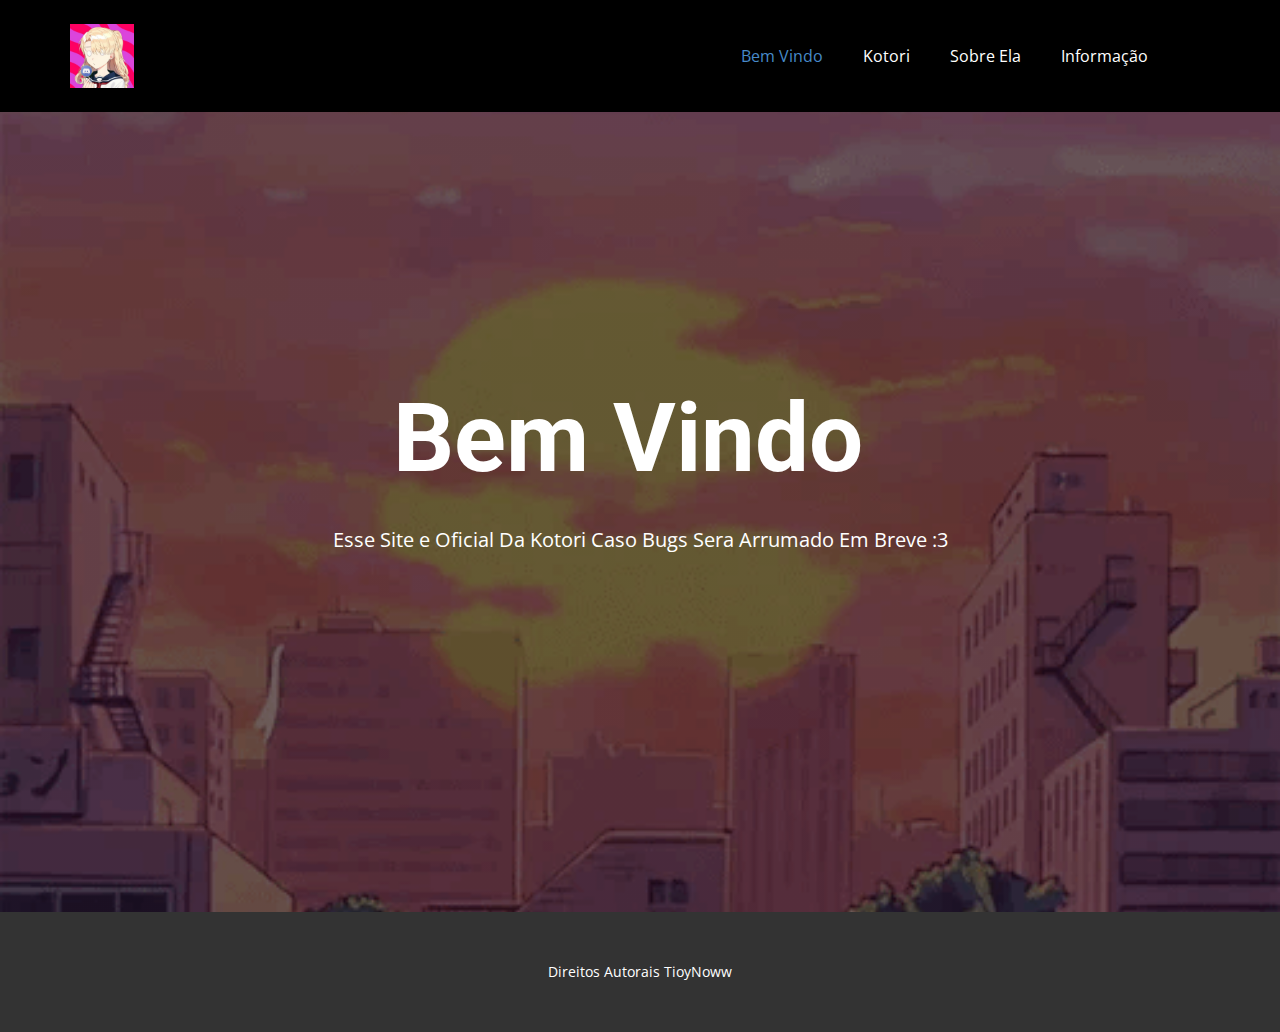
==== index.html @ 0a3b0ac2 "Atualização" ====
<!DOCTYPE html>
<html style="font-size: 16px;">
  <head>
    <meta name="viewport" content="width=device-width, initial-scale=1.0">
    <meta charset="utf-8">
    <meta name="keywords" content="INTUITIVE">
    <meta name="description" content="">
    <meta name="page_type" content="np-template-header-footer-from-plugin">
    <title>Bem Vindo</title>
    <link rel="stylesheet" href="nicepage.css" media="screen">
<link rel="stylesheet" href="Bem-Vindo.css" media="screen">
    <script class="u-script" type="text/javascript" src="jquery.js" defer=""></script>
    <script class="u-script" type="text/javascript" src="nicepage.js" defer=""></script>
    <meta name="generator" content="Nicepage 3.20.4, nicepage.com">
    <link id="u-theme-google-font" rel="stylesheet" href="https://fonts.googleapis.com/css?family=Roboto:100,100i,300,300i,400,400i,500,500i,700,700i,900,900i|Open+Sans:300,300i,400,400i,600,600i,700,700i,800,800i">
    
    
    <script type="application/ld+json">{
		"@context": "http://schema.org",
		"@type": "Organization",
		"name": "Site1",
		"logo": "images/e35e680e9b3aab9b2b114197af6d610d.png"
}</script>
    <meta name="theme-color" content="#478ac9">
    <meta property="og:title" content="Bem Vindo">
    <meta property="og:description" content="">
    <meta property="og:type" content="website">
  </head>
  <body data-home-page="Bem-Vindo.html" data-home-page-title="Bem Vindo" class="u-body"><header class="u-black u-clearfix u-header u-header" id="sec-c268"><div class="u-clearfix u-sheet u-sheet-1">
        <a href="Bem-Vindo.html" data-page-id="278936169" class="u-image u-logo u-image-1" data-image-width="192" data-image-height="192" title="Bem Vindo">
          <img src="images/e35e680e9b3aab9b2b114197af6d610d.png" class="u-logo-image u-logo-image-1" data-image-width="64">
        </a>
        <nav class="u-menu u-menu-dropdown u-offcanvas u-menu-1">
          <div class="menu-collapse" style="font-size: 1rem; letter-spacing: 0px;">
            <a class="u-button-style u-custom-left-right-menu-spacing u-custom-padding-bottom u-custom-top-bottom-menu-spacing u-nav-link u-text-active-palette-1-base u-text-hover-palette-2-base" href="#">
              <svg><use xmlns:xlink="http://www.w3.org/1999/xlink" xlink:href="#menu-hamburger"></use></svg>
              <svg version="1.1" xmlns="http://www.w3.org/2000/svg" xmlns:xlink="http://www.w3.org/1999/xlink"><defs><symbol id="menu-hamburger" viewBox="0 0 16 16" style="width: 16px; height: 16px;"><rect y="1" width="16" height="2"></rect><rect y="7" width="16" height="2"></rect><rect y="13" width="16" height="2"></rect>
</symbol>
</defs></svg>
            </a>
          </div>
          <div class="u-custom-menu u-nav-container">
            <ul class="u-nav u-unstyled u-nav-1"><li class="u-nav-item"><a class="u-button-style u-nav-link u-text-active-palette-1-base u-text-hover-palette-2-base" href="Bem-Vindo.html" style="padding: 10px 20px;">Bem Vindo</a>
</li><li class="u-nav-item"><a class="u-button-style u-nav-link u-text-active-palette-1-base u-text-hover-palette-2-base" href="Kotori.html" style="padding: 10px 20px;">Kotori</a>
</li><li class="u-nav-item"><a class="u-button-style u-nav-link u-text-active-palette-1-base u-text-hover-palette-2-base" href="Sobre-Ela.html" target="_blank" style="padding: 10px 20px;">Sobre Ela</a>
</li><li class="u-nav-item"><a class="u-button-style u-nav-link u-text-active-palette-1-base u-text-hover-palette-2-base" href="Info.html" style="padding: 10px 20px;">Informação</a>
</li></ul>
          </div>
          <div class="u-custom-menu u-nav-container-collapse">
            <div class="u-black u-container-style u-inner-container-layout u-opacity u-opacity-95 u-sidenav">
              <div class="u-sidenav-overflow">
                <div class="u-menu-close"></div>
                <ul class="u-align-center u-nav u-popupmenu-items u-unstyled u-nav-2"><li class="u-nav-item"><a class="u-button-style u-nav-link" href="Bem-Vindo.html" style="padding: 10px 20px;">Bem Vindo</a>
</li><li class="u-nav-item"><a class="u-button-style u-nav-link" href="Kotori.html" style="padding: 10px 20px;">Kotori</a>
</li><li class="u-nav-item"><a class="u-button-style u-nav-link" href="Sobre-Ela.html" target="_blank" style="padding: 10px 20px;">Sobre Ela</a>
</li><li class="u-nav-item"><a class="u-button-style u-nav-link" href="Info.html" style="padding: 10px 20px;">Informação</a>
</li></ul>
              </div>
            </div>
            <div class="u-black u-menu-overlay u-opacity u-opacity-70"></div>
          </div>
        </nav>
      </div></header>
    <section class="u-align-center u-clearfix u-image u-shading u-section-1" src="" data-image-width="500" data-image-height="375" id="sec-7a16">
      <div class="u-clearfix u-sheet u-sheet-1">
        <h1 class="u-text u-text-default u-title u-text-1">Bem Vindo&nbsp;</h1>
        <p class="u-large-text u-text u-text-default u-text-variant u-text-2">Esse Site e Oficial Da Kotori Caso Bugs Sera Arrumado Em Breve :3</p>
      </div>
    </section>
    
    
    <footer class="u-align-center u-clearfix u-footer u-grey-80 u-footer" id="sec-62dd"><div class="u-clearfix u-sheet u-sheet-1">
        <p class="u-small-text u-text u-text-variant u-text-1">Direitos Autorais TioyNoww</p>
      </div></footer>
  </body>
</html>
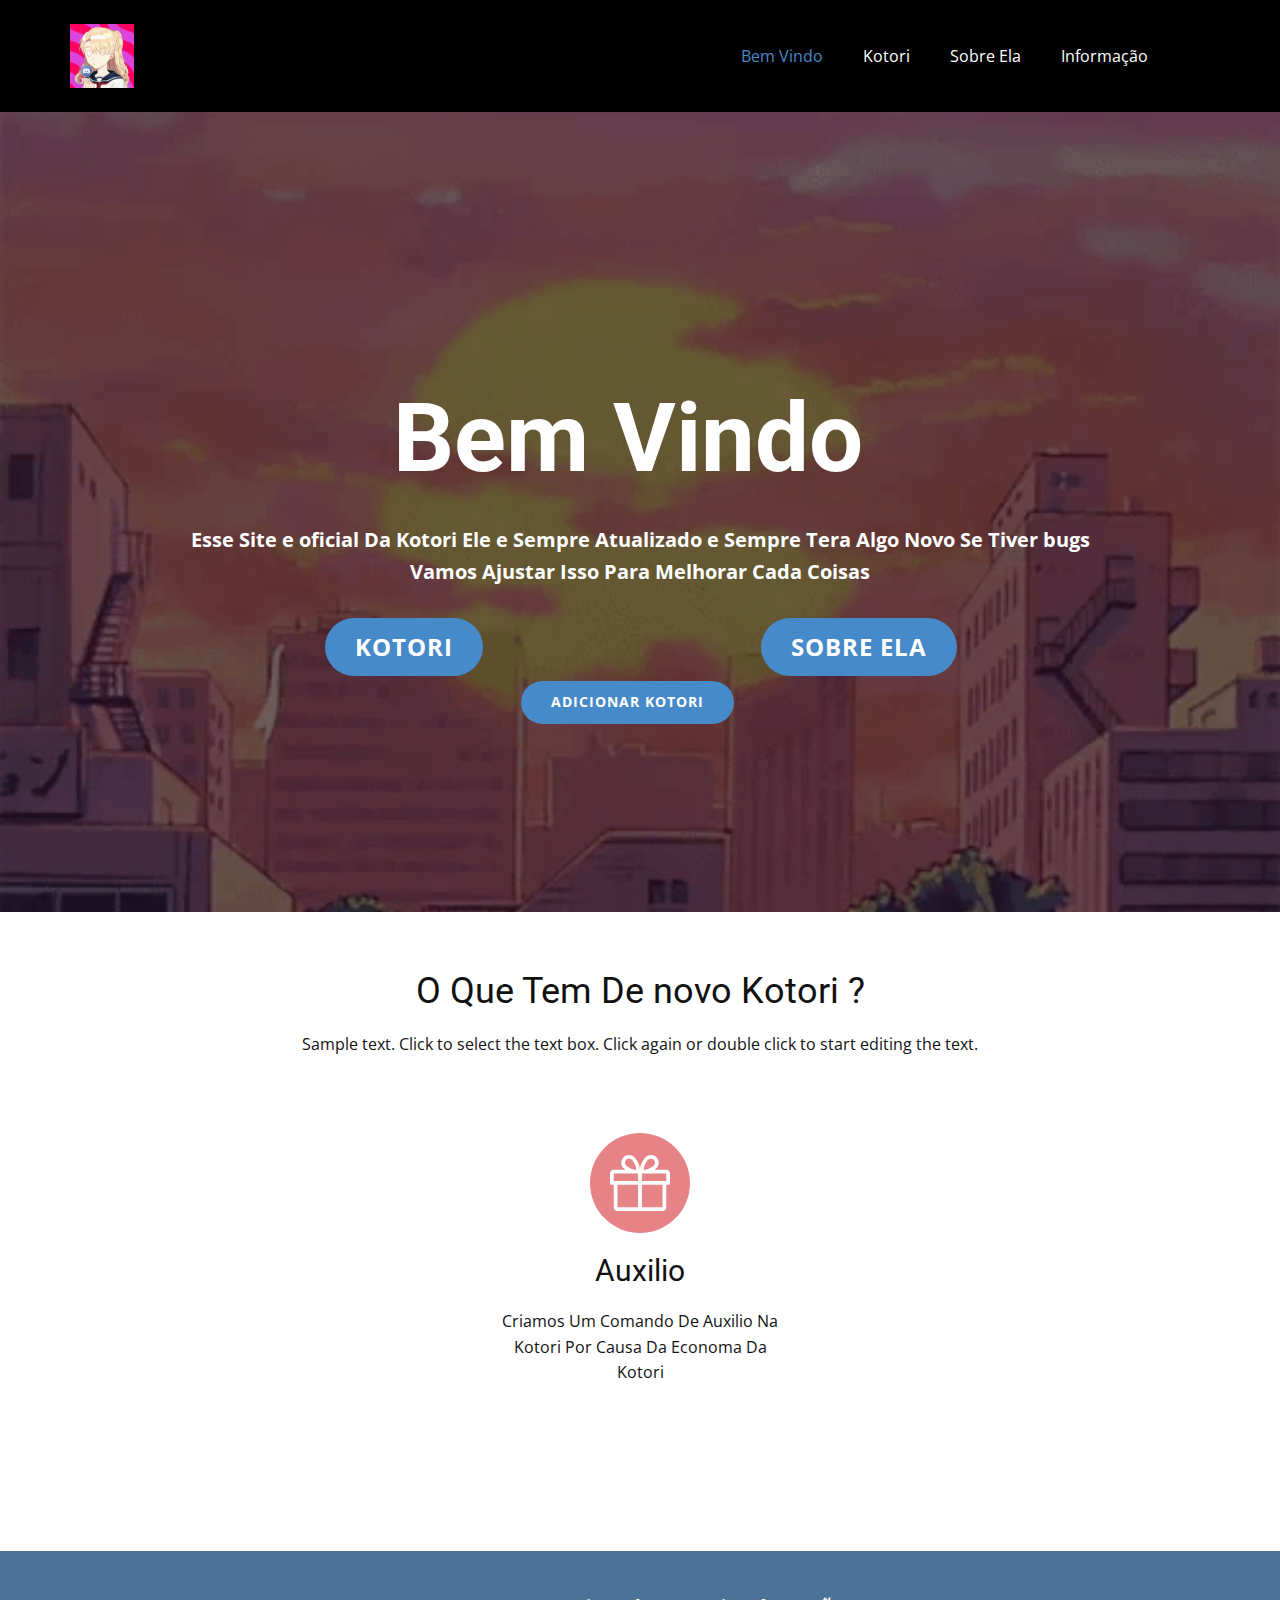
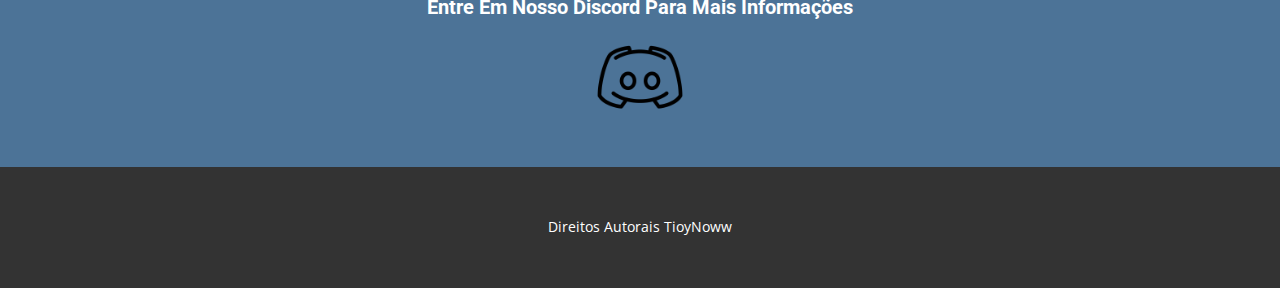
==== commit d5812723: "v2" ====
--- a/index.html
+++ b/index.html
@@ -13,6 +13,8 @@
     <script class="u-script" type="text/javascript" src="nicepage.js" defer=""></script>
     <meta name="generator" content="Nicepage 3.20.4, nicepage.com">
     <link id="u-theme-google-font" rel="stylesheet" href="https://fonts.googleapis.com/css?family=Roboto:100,100i,300,300i,400,400i,500,500i,700,700i,900,900i|Open+Sans:300,300i,400,400i,600,600i,700,700i,800,800i">
+    
+    
     
     
     <script type="application/ld+json">{
@@ -42,7 +44,7 @@
           <div class="u-custom-menu u-nav-container">
             <ul class="u-nav u-unstyled u-nav-1"><li class="u-nav-item"><a class="u-button-style u-nav-link u-text-active-palette-1-base u-text-hover-palette-2-base" href="Bem-Vindo.html" style="padding: 10px 20px;">Bem Vindo</a>
 </li><li class="u-nav-item"><a class="u-button-style u-nav-link u-text-active-palette-1-base u-text-hover-palette-2-base" href="Kotori.html" style="padding: 10px 20px;">Kotori</a>
-</li><li class="u-nav-item"><a class="u-button-style u-nav-link u-text-active-palette-1-base u-text-hover-palette-2-base" href="Sobre-Ela.html" target="_blank" style="padding: 10px 20px;">Sobre Ela</a>
+</li><li class="u-nav-item"><a class="u-button-style u-nav-link u-text-active-palette-1-base u-text-hover-palette-2-base" href="Sobre-Ela.html" style="padding: 10px 20px;">Sobre Ela</a>
 </li><li class="u-nav-item"><a class="u-button-style u-nav-link u-text-active-palette-1-base u-text-hover-palette-2-base" href="Info.html" style="padding: 10px 20px;">Informação</a>
 </li></ul>
           </div>
@@ -52,7 +54,7 @@
                 <div class="u-menu-close"></div>
                 <ul class="u-align-center u-nav u-popupmenu-items u-unstyled u-nav-2"><li class="u-nav-item"><a class="u-button-style u-nav-link" href="Bem-Vindo.html" style="padding: 10px 20px;">Bem Vindo</a>
 </li><li class="u-nav-item"><a class="u-button-style u-nav-link" href="Kotori.html" style="padding: 10px 20px;">Kotori</a>
-</li><li class="u-nav-item"><a class="u-button-style u-nav-link" href="Sobre-Ela.html" target="_blank" style="padding: 10px 20px;">Sobre Ela</a>
+</li><li class="u-nav-item"><a class="u-button-style u-nav-link" href="Sobre-Ela.html" style="padding: 10px 20px;">Sobre Ela</a>
 </li><li class="u-nav-item"><a class="u-button-style u-nav-link" href="Info.html" style="padding: 10px 20px;">Informação</a>
 </li></ul>
               </div>
@@ -64,7 +66,41 @@
     <section class="u-align-center u-clearfix u-image u-shading u-section-1" src="" data-image-width="500" data-image-height="375" id="sec-7a16">
       <div class="u-clearfix u-sheet u-sheet-1">
         <h1 class="u-text u-text-default u-title u-text-1">Bem Vindo&nbsp;</h1>
-        <p class="u-large-text u-text u-text-default u-text-variant u-text-2">Esse Site e Oficial Da Kotori Caso Bugs Sera Arrumado Em Breve :3</p>
+        <p class="u-large-text u-text u-text-default u-text-variant u-text-2">Esse Site e oficial Da Kotori Ele e Sempre Atualizado e Sempre Tera Algo Novo Se Tiver bugs<br>Vamos Ajustar Isso Para Melhorar Cada Coisas
+        </p>
+        <a href="Kotori.html" data-page-id="1977107647" class="u-btn u-btn-round u-button-style u-hover-palette-1-light-1 u-palette-1-base u-radius-50 u-btn-1">Kotori</a>
+        <a href="Sobre-Ela.html" data-page-id="300721673" class="u-btn u-btn-round u-button-style u-hover-palette-1-light-1 u-palette-1-base u-radius-50 u-btn-2">Sobre ela</a>
+        <a href="https://nicepage.com/k/hospital-website-templates" class="u-btn u-btn-round u-button-style u-hover-palette-1-light-1 u-palette-1-base u-radius-50 u-btn-3">adicionar kotori</a>
+      </div>
+    </section>
+    <section class="u-align-center u-clearfix u-section-2" id="sec-7e8d">
+      <div class="u-clearfix u-sheet u-sheet-1">
+        <h2 class="u-text u-text-default u-text-1">O Que Tem De novo Kotori ?</h2>
+        <p class="u-text u-text-default u-text-2">Sample text. Click to select the text box. Click again or double click to start editing the text.</p>
+        <div class="u-list u-list-1">
+          <div class="u-repeater u-repeater-1">
+            <div class="u-container-style u-list-item u-repeater-item">
+              <div class="u-container-layout u-similar-container u-container-layout-1"><span class="u-icon u-icon-circle u-palette-2-light-1 u-spacing-20 u-icon-1">
+            <svg class="u-svg-link" preserveAspectRatio="xMidYMin slice" viewBox="0 0 512 512" style=""><use xmlns:xlink="http://www.w3.org/1999/xlink" xlink:href="#svg-7896"></use></svg>
+            <svg xmlns="http://www.w3.org/2000/svg" xmlns:xlink="http://www.w3.org/1999/xlink" version="1.1" xml:space="preserve" class="u-svg-content" viewBox="0 0 512 512" x="0px" y="0px" id="svg-7896" style="enable-background:new 0 0 512 512;"><g><g><path d="M480,143.686H378.752c7.264-4.96,13.504-9.888,17.856-14.304c25.792-25.952,25.792-68.192,0-94.144    c-25.056-25.216-68.768-25.248-93.856,0c-13.856,13.92-50.688,70.592-45.6,108.448h-2.304    c5.056-37.856-31.744-94.528-45.6-108.448c-25.088-25.248-68.8-25.216-93.856,0C89.6,61.19,89.6,103.43,115.36,129.382    c4.384,4.416,10.624,9.344,17.888,14.304H32c-17.632,0-32,14.368-32,32v80c0,8.832,7.168,16,16,16h16v192    c0,17.632,14.368,32,32,32h384c17.632,0,32-14.368,32-32v-192h16c8.832,0,16-7.168,16-16v-80    C512,158.054,497.632,143.686,480,143.686z M138.08,57.798c6.496-6.528,15.104-10.112,24.256-10.112    c9.12,0,17.728,3.584,24.224,10.112c21.568,21.696,43.008,77.12,35.552,84.832c0,0-1.344,1.056-5.92,1.056    c-22.112,0-64.32-22.976-78.112-36.864C124.672,93.318,124.672,71.302,138.08,57.798z M240,463.686H64v-192h176V463.686z     M240,239.686H32v-64h184.192H240V239.686z M325.44,57.798c12.992-13.024,35.52-12.992,48.48,0    c13.408,13.504,13.408,35.52,0,49.024c-13.792,13.888-56,36.864-78.112,36.864c-4.576,0-5.92-1.024-5.952-1.056    C282.432,134.918,303.872,79.494,325.44,57.798z M448,463.686H272v-192h176V463.686z M480,239.686H272v-64h23.808H480V239.686z"></path>
+</g>
+</g></svg>
+          </span>
+                <h3 class="u-align-center u-text u-text-default u-text-3">Auxilio</h3>
+                <p class="u-align-center u-text u-text-default u-text-4">Criamos Um Comando De Auxilio Na Kotori Por Causa Da Economa Da Kotori</p>
+              </div>
+            </div>
+          </div>
+        </div>
+      </div>
+    </section>
+    <section class="u-align-center u-clearfix u-palette-1-dark-1 u-section-3" id="sec-6b64">
+      <div class="u-align-left u-clearfix u-sheet u-sheet-1">
+        <h5 class="u-text u-text-default u-text-1">Entre Em Nosso Discord Para Mais Informações</h5>
+        <div class="u-social-icons u-spacing-10 u-social-icons-1">
+          <a class="u-social-url" title="Discord" target="_blank" href="https://discord.gg/NQmfus5hfD"><span class="u-file-icon u-icon u-social-icon u-social-twitter u-icon-1"><img src="images/discord-logo--v1.png" alt=""></span>
+          </a>
+        </div>
       </div>
     </section>
     
--- a/Bem-Vindo.css
+++ b/Bem-Vindo.css
@@ -14,12 +14,52 @@
 }
 
 .u-section-1 .u-text-2 {
-  margin: 32px auto 60px;
+  font-weight: 700;
+  margin: 32px auto 0;
+}
+
+.u-section-1 .u-btn-1 {
+  border-style: none;
+  font-weight: 700;
+  text-transform: uppercase;
+  font-size: 1.5rem;
+  letter-spacing: 1px;
+  margin: 30px auto 0 255px;
+}
+
+.u-section-1 .u-btn-2 {
+  border-style: none;
+  font-weight: 700;
+  text-transform: uppercase;
+  font-size: 1.5rem;
+  letter-spacing: 1px;
+  margin: -58px 253px 0 auto;
+}
+
+.u-section-1 .u-btn-3 {
+  border-style: none;
+  font-weight: 700;
+  text-transform: uppercase;
+  font-size: 0.875rem;
+  letter-spacing: 1px;
+  margin: 5px auto 60px 451px;
 }
 
 @media (max-width: 1199px) {
   .u-section-1 .u-sheet-1 {
     min-height: 660px;
+  }
+
+  .u-section-1 .u-btn-1 {
+    margin-left: 55px;
+  }
+
+  .u-section-1 .u-btn-2 {
+    margin-right: 53px;
+  }
+
+  .u-section-1 .u-btn-3 {
+    margin-left: 251px;
   }
 }
 
@@ -27,11 +67,27 @@
   .u-section-1 .u-sheet-1 {
     min-height: 506px;
   }
+
+  .u-section-1 .u-btn-1 {
+    margin-left: 0;
+  }
+
+  .u-section-1 .u-btn-2 {
+    margin-right: 0;
+  }
+
+  .u-section-1 .u-btn-3 {
+    margin-left: 31px;
+  }
 }
 
 @media (max-width: 767px) {
   .u-section-1 .u-sheet-1 {
     min-height: 380px;
+  }
+
+  .u-section-1 .u-btn-3 {
+    margin-left: 0;
   }
 }
 
@@ -43,4 +99,88 @@
   .u-section-1 .u-text-1 {
     font-size: 3.75rem;
   }
+}.u-section-2 .u-sheet-1 {
+  min-height: 638px;
+}
+
+.u-section-2 .u-text-1 {
+  margin: 60px auto 0;
+}
+
+.u-section-2 .u-text-2 {
+  margin: 20px auto 0;
+}
+
+.u-section-2 .u-list-1 {
+  width: 355px;
+  margin: 46px auto 60px;
+}
+
+.u-section-2 .u-repeater-1 {
+  grid-template-columns: 100%;
+  min-height: 388px;
+  grid-gap: 10px 10px;
+  grid-auto-columns: 100%;
+}
+
+.u-section-2 .u-container-layout-1 {
+  padding: 30px;
+}
+
+.u-section-2 .u-icon-1 {
+  height: 100px;
+  width: 100px;
+  background-image: none;
+  margin: 0 auto;
+}
+
+.u-section-2 .u-text-3 {
+  margin: 20px auto 0;
+}
+
+.u-section-2 .u-text-4 {
+  margin: 20px auto 0 0;
+}
+
+@media (max-width: 991px) {
+  .u-section-2 .u-repeater-1 {
+    min-height: 735px;
+  }
+}
+
+@media (max-width: 767px) {
+  .u-section-2 .u-container-layout-1 {
+    padding-left: 10px;
+    padding-right: 10px;
+  }
+}
+
+@media (max-width: 575px) {
+  .u-section-2 .u-list-1 {
+    width: 340px;
+  }
+}.u-section-3 {
+  background-image: none;
+}
+
+.u-section-3 .u-sheet-1 {
+  min-height: 216px;
+}
+
+.u-section-3 .u-text-1 {
+  font-weight: 700;
+  margin: 44px auto 0;
+}
+
+.u-section-3 .u-social-icons-1 {
+  height: 92px;
+  min-height: 16px;
+  width: 92px;
+  min-width: 16px;
+  margin: 14px auto 42px;
+}
+
+.u-section-3 .u-icon-1 {
+  height: 48px;
+  color: rgb(85, 172, 238) !important;
 }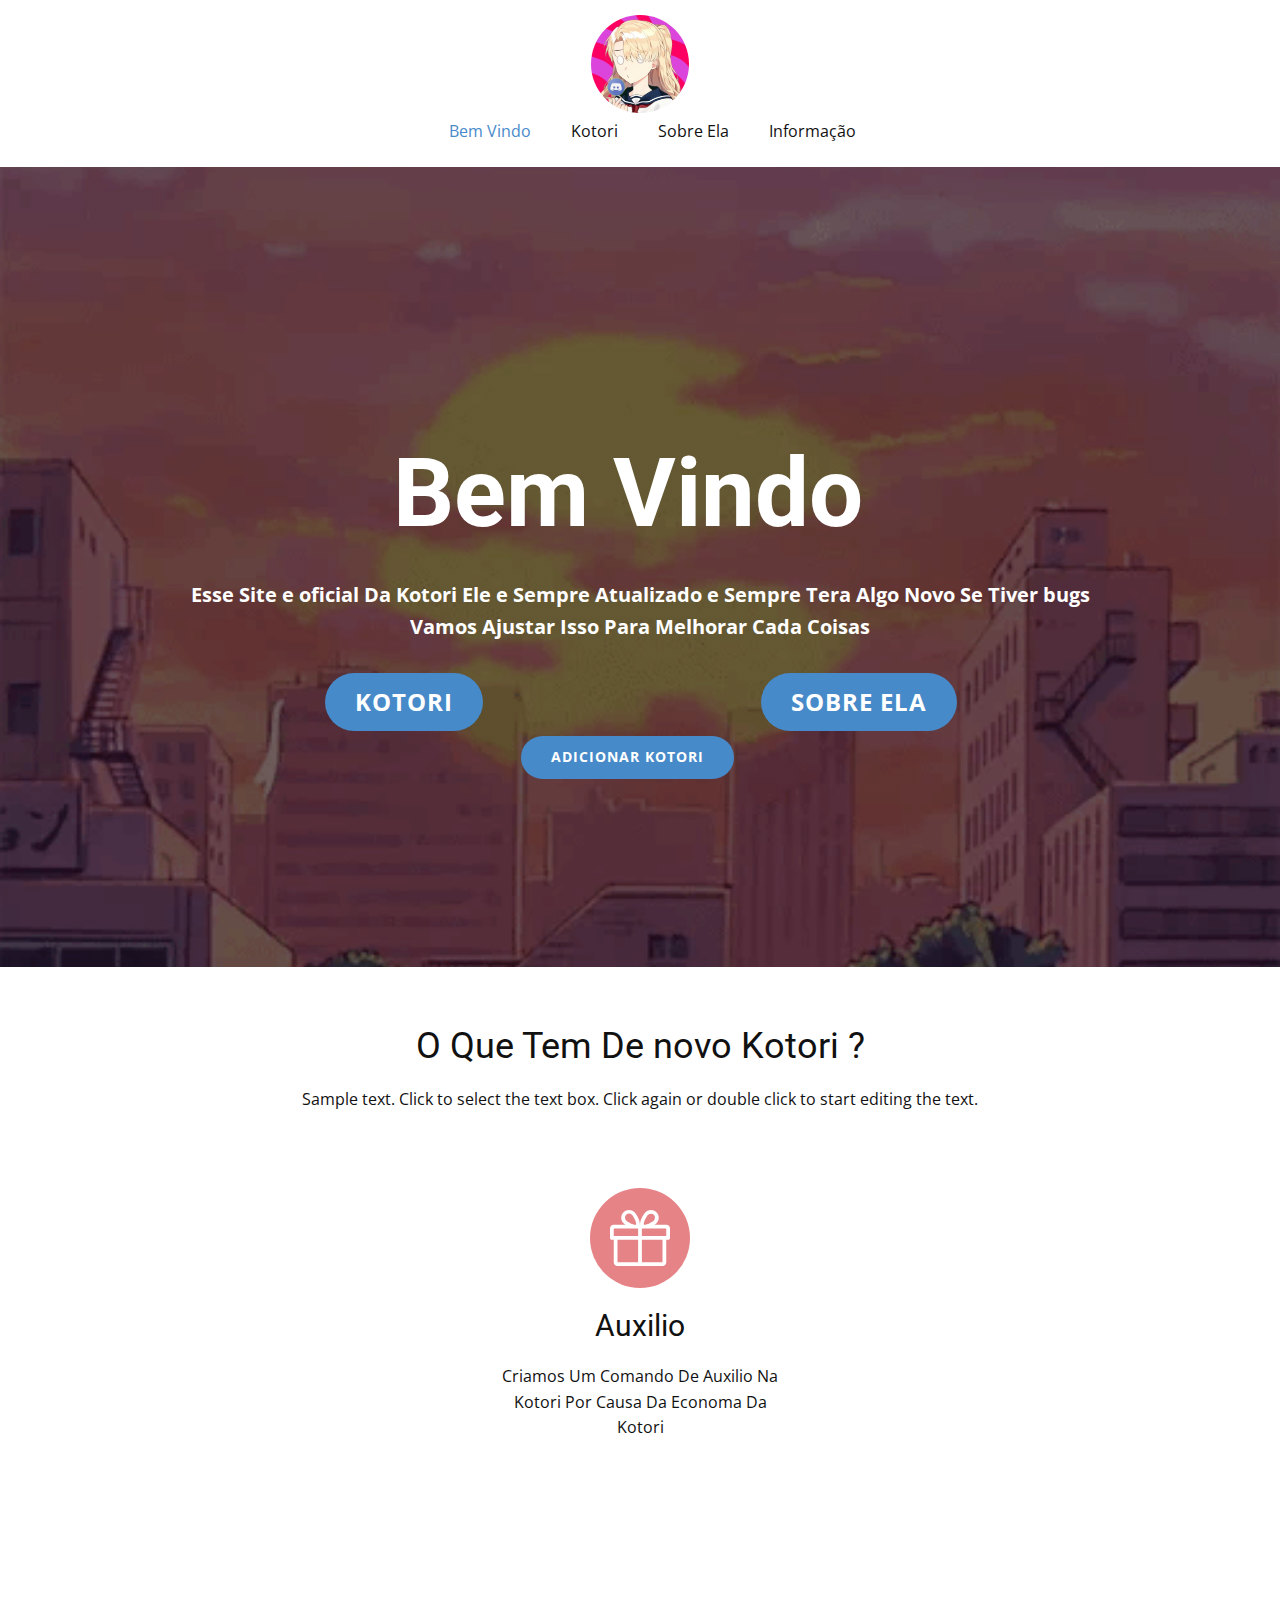
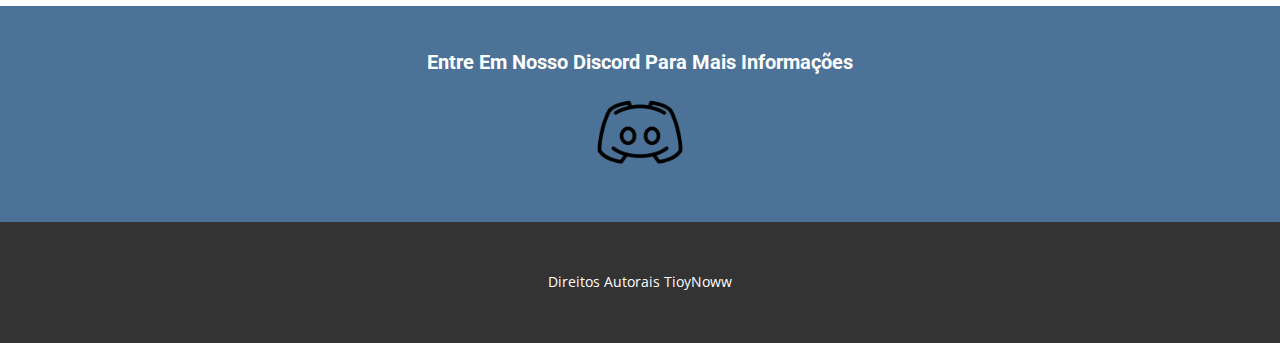
==== commit f30b67a7: "v3" ====
--- a/index.html
+++ b/index.html
@@ -20,18 +20,15 @@
     <script type="application/ld+json">{
 		"@context": "http://schema.org",
 		"@type": "Organization",
-		"name": "Site1",
-		"logo": "images/e35e680e9b3aab9b2b114197af6d610d.png"
+		"name": "Site1"
 }</script>
     <meta name="theme-color" content="#478ac9">
     <meta property="og:title" content="Bem Vindo">
     <meta property="og:description" content="">
     <meta property="og:type" content="website">
   </head>
-  <body data-home-page="Bem-Vindo.html" data-home-page-title="Bem Vindo" class="u-body"><header class="u-black u-clearfix u-header u-header" id="sec-c268"><div class="u-clearfix u-sheet u-sheet-1">
-        <a href="Bem-Vindo.html" data-page-id="278936169" class="u-image u-logo u-image-1" data-image-width="192" data-image-height="192" title="Bem Vindo">
-          <img src="images/e35e680e9b3aab9b2b114197af6d610d.png" class="u-logo-image u-logo-image-1" data-image-width="64">
-        </a>
+  <body data-home-page="Bem-Vindo.html" data-home-page-title="Bem Vindo" class="u-body"><header class="u-clearfix u-header" id="sec-c268"><div class="u-clearfix u-sheet u-sheet-1">
+        <div class="u-image u-image-circle u-preserve-proportions u-image-1" alt="" data-image-width="192" data-image-height="192" data-href="Bem-Vindo.html" data-page-id="278936169"></div>
         <nav class="u-menu u-menu-dropdown u-offcanvas u-menu-1">
           <div class="menu-collapse" style="font-size: 1rem; letter-spacing: 0px;">
             <a class="u-button-style u-custom-left-right-menu-spacing u-custom-padding-bottom u-custom-top-bottom-menu-spacing u-nav-link u-text-active-palette-1-base u-text-hover-palette-2-base" href="#">
--- a/nicepage.css
+++ b/nicepage.css
@@ -34051,25 +34051,20 @@
 
 
 /*end-variables sitestylecss*/
-.u-header {
-  background-image: none;
-}
-
 .u-header .u-sheet-1 {
-  min-height: 112px;
+  min-height: 167px;
 }
 
 .u-header .u-image-1 {
-  margin: 24px auto 0 0;
-}
-
-.u-header .u-logo-image-1 {
-  max-width: 64px;
-  max-height: 64px;
+  width: 98px;
+  height: 98px;
+  background-image: url("images/e35e680e9b3aab9b2b114197af6d610d1.png");
+  background-position: 50% 50%;
+  margin: 15px auto 0;
 }
 
 .u-header .u-menu-1 {
-  margin: -50px 42px 38px auto;
+  margin: 0 334px 18px auto;
 }
 
 .u-header .u-nav-1 {
@@ -34082,21 +34077,30 @@
 }
 @media (max-width: 1199px) {
   .u-header .u-image-1 {
-    width: 64px;
-    height: 32px;
+    width: 86px;
+    height: 86px;
+    margin-top: -5px;
   }
 
   .u-header .u-menu-1 {
-    width: auto;
-  }
-}
-
+    margin-right: 334px;
+  }
+}
+@media (max-width: 991px) {
+  .u-header .u-menu-1 {
+    margin-right: 256px;
+  }
+}
 @media (max-width: 767px) {
-  .u-header .u-image-1 {
-    width: auto;
-  }
-}
-
+  .u-header .u-menu-1 {
+    margin-right: 192px;
+  }
+}
+@media (max-width: 575px) {
+  .u-header .u-menu-1 {
+    margin-right: 121px;
+  }
+}
 .u-footer {
   background-image: none;
 }
--- a/Bem-Vindo.css
+++ b/Bem-Vindo.css
@@ -120,7 +120,6 @@
   grid-template-columns: 100%;
   min-height: 388px;
   grid-gap: 10px 10px;
-  grid-auto-columns: 100%;
 }
 
 .u-section-2 .u-container-layout-1 {
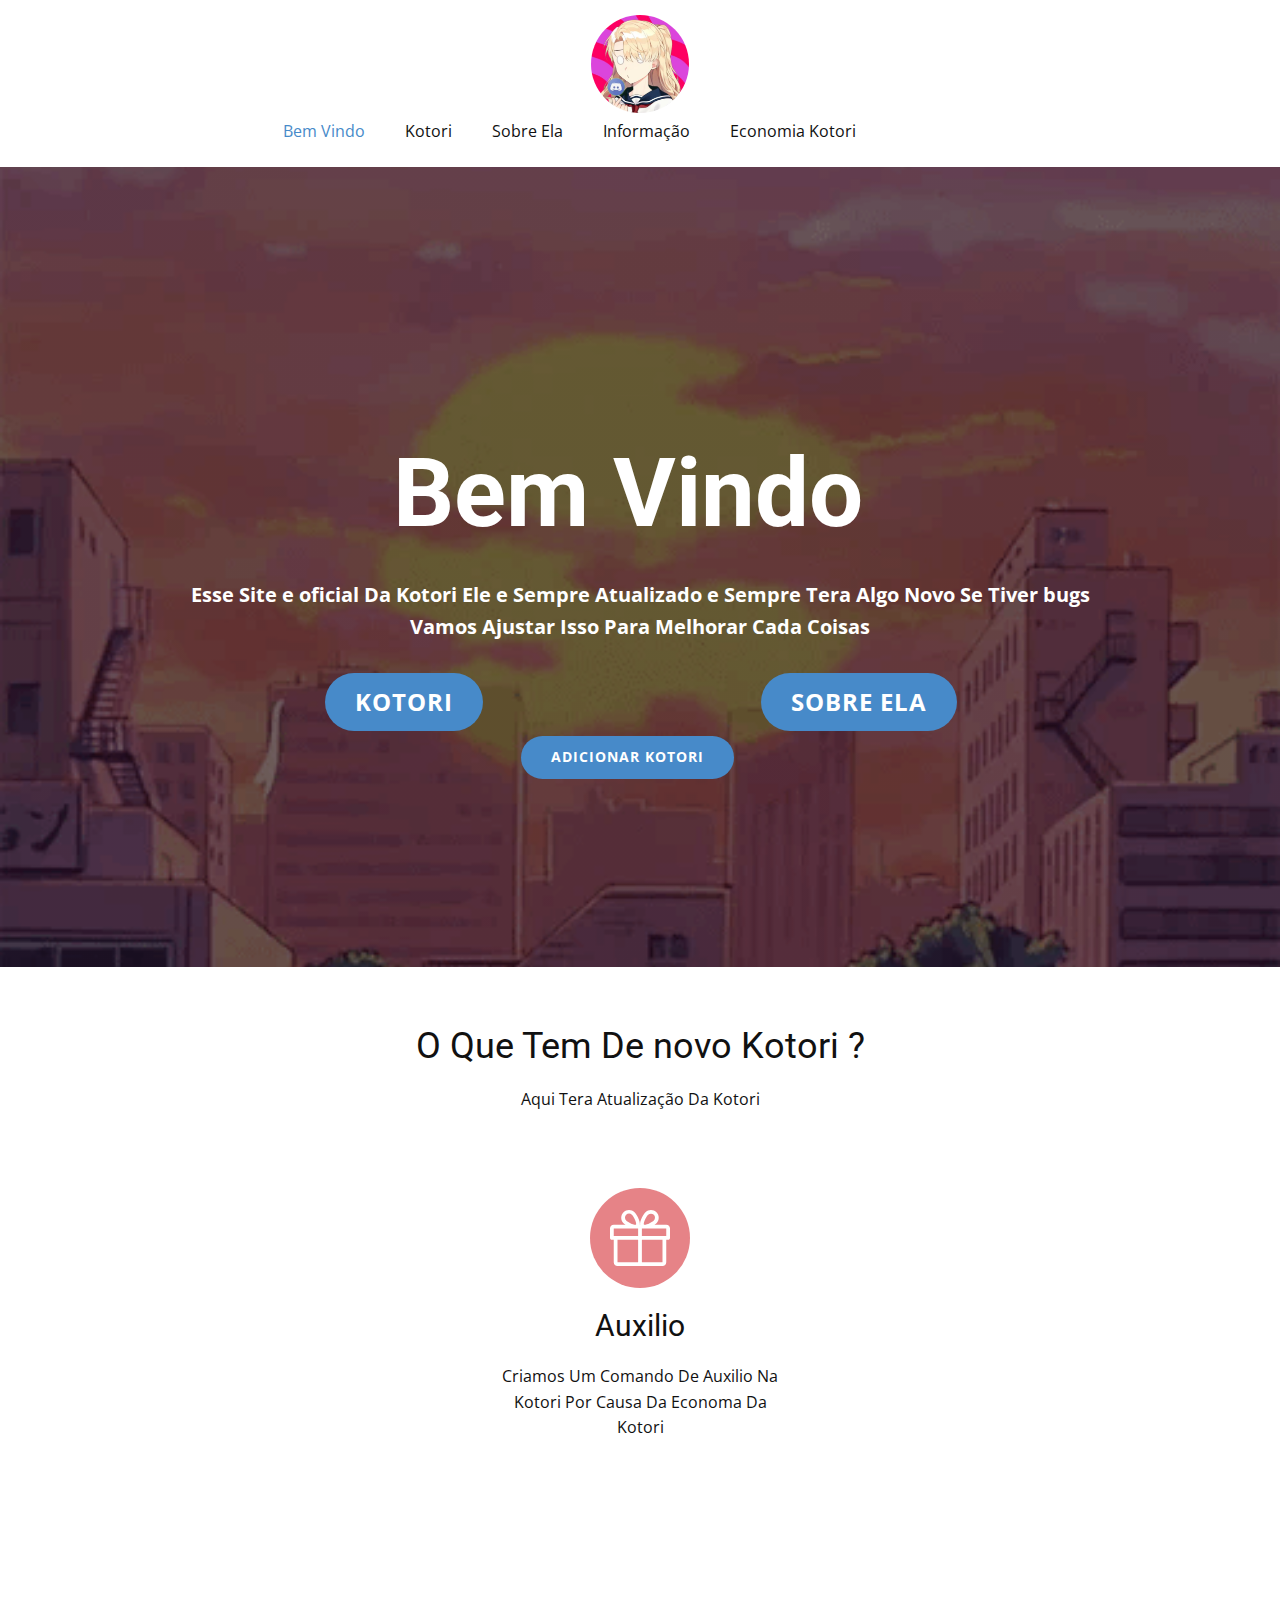
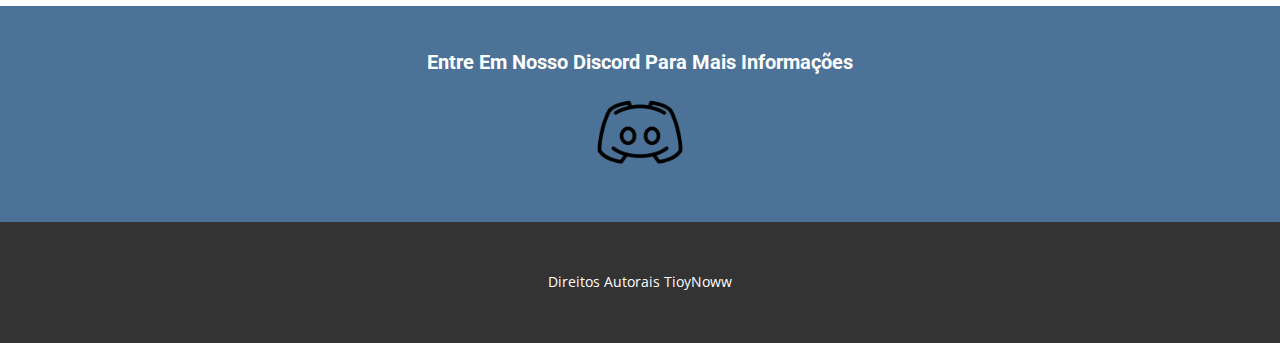
==== commit 61abe60f: "v4.1" ====
--- a/index.html
+++ b/index.html
@@ -43,6 +43,7 @@
 </li><li class="u-nav-item"><a class="u-button-style u-nav-link u-text-active-palette-1-base u-text-hover-palette-2-base" href="Kotori.html" style="padding: 10px 20px;">Kotori</a>
 </li><li class="u-nav-item"><a class="u-button-style u-nav-link u-text-active-palette-1-base u-text-hover-palette-2-base" href="Sobre-Ela.html" style="padding: 10px 20px;">Sobre Ela</a>
 </li><li class="u-nav-item"><a class="u-button-style u-nav-link u-text-active-palette-1-base u-text-hover-palette-2-base" href="Info.html" style="padding: 10px 20px;">Informação</a>
+</li><li class="u-nav-item"><a class="u-button-style u-nav-link u-text-active-palette-1-base u-text-hover-palette-2-base" href="Economia-Kotori.html" style="padding: 10px 20px;">Economia Kotori</a>
 </li></ul>
           </div>
           <div class="u-custom-menu u-nav-container-collapse">
@@ -53,6 +54,7 @@
 </li><li class="u-nav-item"><a class="u-button-style u-nav-link" href="Kotori.html" style="padding: 10px 20px;">Kotori</a>
 </li><li class="u-nav-item"><a class="u-button-style u-nav-link" href="Sobre-Ela.html" style="padding: 10px 20px;">Sobre Ela</a>
 </li><li class="u-nav-item"><a class="u-button-style u-nav-link" href="Info.html" style="padding: 10px 20px;">Informação</a>
+</li><li class="u-nav-item"><a class="u-button-style u-nav-link" href="Economia-Kotori.html" style="padding: 10px 20px;">Economia Kotori</a>
 </li></ul>
               </div>
             </div>
@@ -67,13 +69,13 @@
         </p>
         <a href="Kotori.html" data-page-id="1977107647" class="u-btn u-btn-round u-button-style u-hover-palette-1-light-1 u-palette-1-base u-radius-50 u-btn-1">Kotori</a>
         <a href="Sobre-Ela.html" data-page-id="300721673" class="u-btn u-btn-round u-button-style u-hover-palette-1-light-1 u-palette-1-base u-radius-50 u-btn-2">Sobre ela</a>
-        <a href="https://nicepage.com/k/hospital-website-templates" class="u-btn u-btn-round u-button-style u-hover-palette-1-light-1 u-palette-1-base u-radius-50 u-btn-3">adicionar kotori</a>
+        <a href="https://discord.com/api/oauth2/authorize?client_id=672467448922112021&amp;permissions=8&amp;scope=bot" class="u-btn u-btn-round u-button-style u-hover-palette-1-light-1 u-palette-1-base u-radius-50 u-btn-3" target="_blank">adicionar kotori</a>
       </div>
     </section>
     <section class="u-align-center u-clearfix u-section-2" id="sec-7e8d">
       <div class="u-clearfix u-sheet u-sheet-1">
         <h2 class="u-text u-text-default u-text-1">O Que Tem De novo Kotori ?</h2>
-        <p class="u-text u-text-default u-text-2">Sample text. Click to select the text box. Click again or double click to start editing the text.</p>
+        <p class="u-text u-text-default u-text-2">Aqui Tera Atualização Da Kotori</p>
         <div class="u-list u-list-1">
           <div class="u-repeater u-repeater-1">
             <div class="u-container-style u-list-item u-repeater-item">
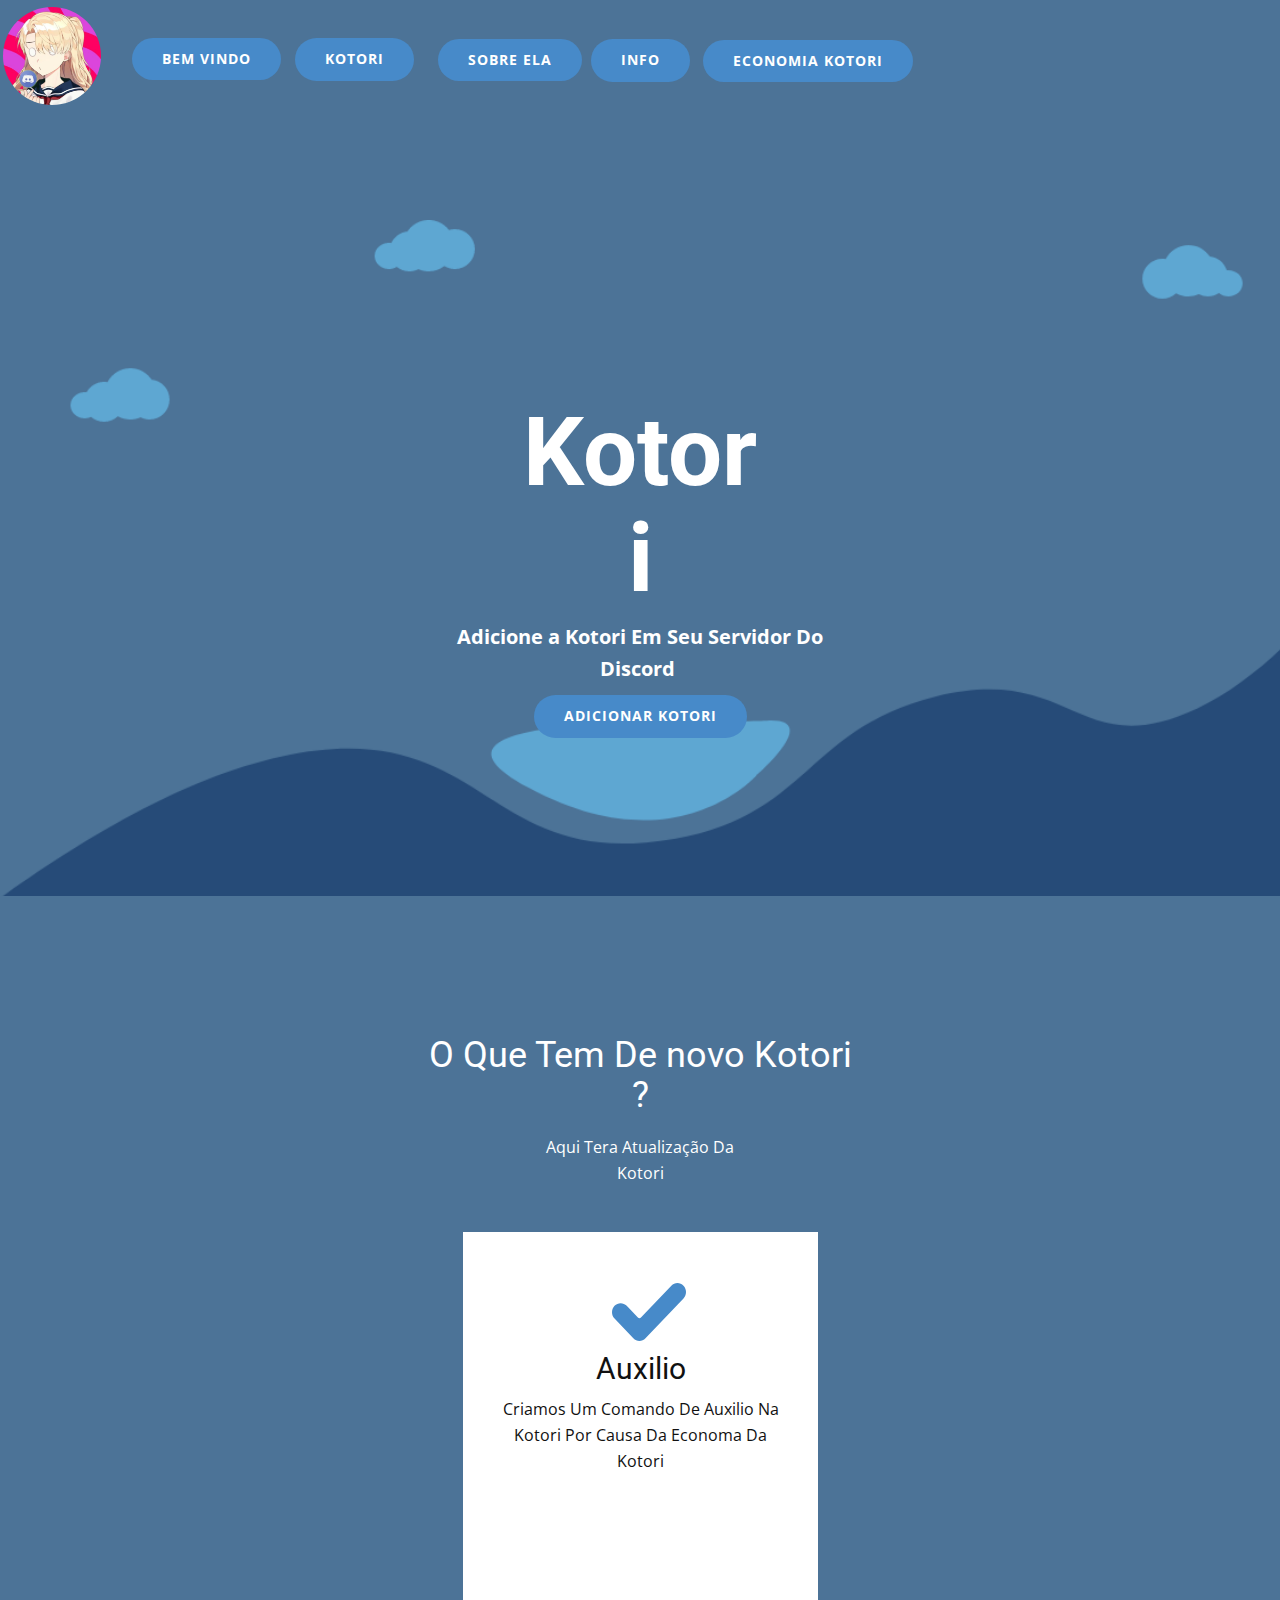
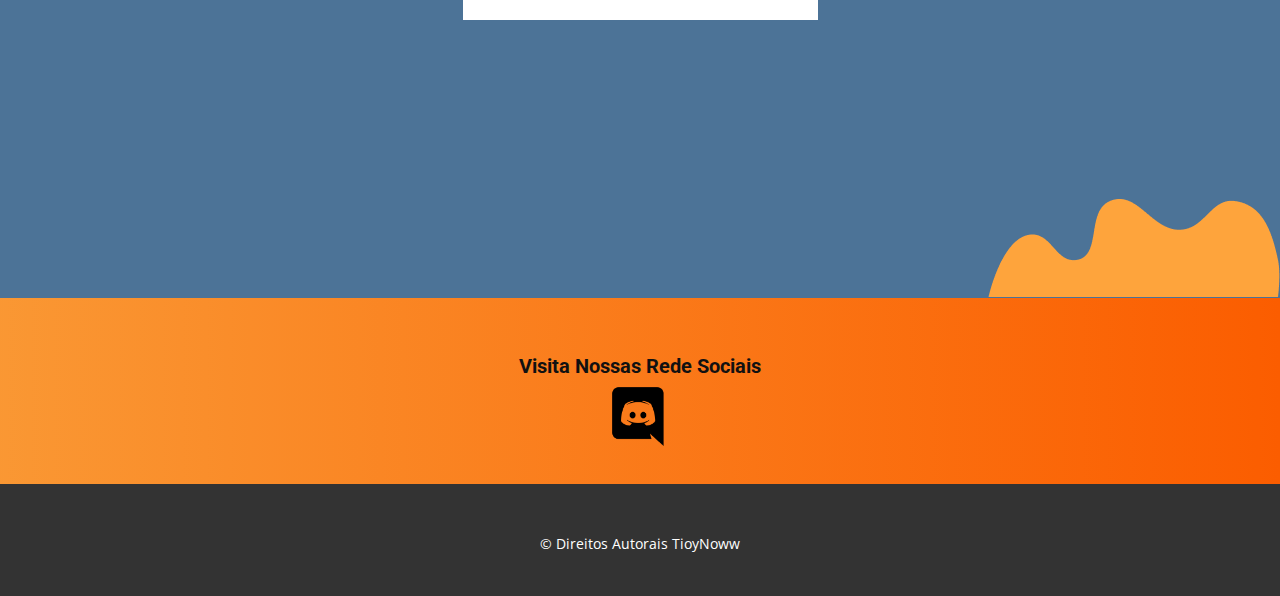
==== commit d9b3e7af: "v5" ====
--- a/index.html
+++ b/index.html
@@ -27,8 +27,7 @@
     <meta property="og:description" content="">
     <meta property="og:type" content="website">
   </head>
-  <body data-home-page="Bem-Vindo.html" data-home-page-title="Bem Vindo" class="u-body"><header class="u-clearfix u-header" id="sec-c268"><div class="u-clearfix u-sheet u-sheet-1">
-        <div class="u-image u-image-circle u-preserve-proportions u-image-1" alt="" data-image-width="192" data-image-height="192" data-href="Bem-Vindo.html" data-page-id="278936169"></div>
+  <body data-home-page="Bem-Vindo.html" data-home-page-title="Bem Vindo" class="u-body"><header class="u-clearfix u-header u-palette-1-dark-1 u-header" id="sec-c268"><div class="u-clearfix u-sheet u-sheet-1">
         <nav class="u-menu u-menu-dropdown u-offcanvas u-menu-1">
           <div class="menu-collapse" style="font-size: 1rem; letter-spacing: 0px;">
             <a class="u-button-style u-custom-left-right-menu-spacing u-custom-padding-bottom u-custom-top-bottom-menu-spacing u-nav-link u-text-active-palette-1-base u-text-hover-palette-2-base" href="#">
@@ -39,11 +38,11 @@
             </a>
           </div>
           <div class="u-custom-menu u-nav-container">
-            <ul class="u-nav u-unstyled u-nav-1"><li class="u-nav-item"><a class="u-button-style u-nav-link u-text-active-palette-1-base u-text-hover-palette-2-base" href="Bem-Vindo.html" style="padding: 10px 20px;">Bem Vindo</a>
-</li><li class="u-nav-item"><a class="u-button-style u-nav-link u-text-active-palette-1-base u-text-hover-palette-2-base" href="Kotori.html" style="padding: 10px 20px;">Kotori</a>
-</li><li class="u-nav-item"><a class="u-button-style u-nav-link u-text-active-palette-1-base u-text-hover-palette-2-base" href="Sobre-Ela.html" style="padding: 10px 20px;">Sobre Ela</a>
-</li><li class="u-nav-item"><a class="u-button-style u-nav-link u-text-active-palette-1-base u-text-hover-palette-2-base" href="Info.html" style="padding: 10px 20px;">Informação</a>
-</li><li class="u-nav-item"><a class="u-button-style u-nav-link u-text-active-palette-1-base u-text-hover-palette-2-base" href="Economia-Kotori.html" style="padding: 10px 20px;">Economia Kotori</a>
+            <ul class="u-nav u-unstyled u-nav-1"><li class="u-nav-item"><a class="u-button-style u-nav-link u-text-active-palette-1-base u-text-hover-palette-2-base" href="Bem-Vindo.html" style="padding: 10px 4px;">Bem Vindo</a>
+</li><li class="u-nav-item"><a class="u-button-style u-nav-link u-text-active-palette-1-base u-text-hover-palette-2-base" href="Kotori.html" style="padding: 10px 4px;">Kotori</a>
+</li><li class="u-nav-item"><a class="u-button-style u-nav-link u-text-active-palette-1-base u-text-hover-palette-2-base" href="Sobre-Ela.html" style="padding: 10px 4px;">Sobre Ela</a>
+</li><li class="u-nav-item"><a class="u-button-style u-nav-link u-text-active-palette-1-base u-text-hover-palette-2-base" href="Info.html" style="padding: 10px 4px;">Informação</a>
+</li><li class="u-nav-item"><a class="u-button-style u-nav-link u-text-active-palette-1-base u-text-hover-palette-2-base" href="Economia-Kotori.html" style="padding: 10px 4px;">Economia Kotori</a>
 </li></ul>
           </div>
           <div class="u-custom-menu u-nav-container-collapse">
@@ -61,43 +60,46 @@
             <div class="u-black u-menu-overlay u-opacity u-opacity-70"></div>
           </div>
         </nav>
+        <div class="u-image u-image-circle u-preserve-proportions u-image-1" alt="" data-image-width="192" data-image-height="192" data-href="Bem-Vindo.html" data-page-id="278936169"></div>
+        <a href="Bem-Vindo.html" data-page-id="278936169" class="u-btn u-btn-round u-button-style u-hover-palette-1-light-1 u-palette-1-base u-radius-50 u-btn-1">Bem Vindo</a>
+        <a href="Kotori.html" data-page-id="1977107647" class="u-btn u-btn-round u-button-style u-hover-palette-1-light-1 u-palette-1-base u-radius-50 u-btn-2">Kotori</a>
+        <a href="Sobre-Ela.html" data-page-id="300721673" class="u-btn u-btn-round u-button-style u-hover-palette-1-light-1 u-palette-1-base u-radius-50 u-btn-3">Sobre Ela</a>
+        <a href="Info.html" data-page-id="261354943" class="u-btn u-btn-round u-button-style u-hover-palette-1-light-1 u-palette-1-base u-radius-50 u-btn-4">Info</a>
+        <a href="Economia-Kotori.html" data-page-id="73546591" class="u-border-none u-btn u-btn-round u-button-style u-hover-palette-1-light-1 u-palette-1-base u-radius-50 u-btn-5">economia kotori</a>
       </div></header>
-    <section class="u-align-center u-clearfix u-image u-shading u-section-1" src="" data-image-width="500" data-image-height="375" id="sec-7a16">
-      <div class="u-clearfix u-sheet u-sheet-1">
-        <h1 class="u-text u-text-default u-title u-text-1">Bem Vindo&nbsp;</h1>
-        <p class="u-large-text u-text u-text-default u-text-variant u-text-2">Esse Site e oficial Da Kotori Ele e Sempre Atualizado e Sempre Tera Algo Novo Se Tiver bugs<br>Vamos Ajustar Isso Para Melhorar Cada Coisas
-        </p>
-        <a href="Kotori.html" data-page-id="1977107647" class="u-btn u-btn-round u-button-style u-hover-palette-1-light-1 u-palette-1-base u-radius-50 u-btn-1">Kotori</a>
-        <a href="Sobre-Ela.html" data-page-id="300721673" class="u-btn u-btn-round u-button-style u-hover-palette-1-light-1 u-palette-1-base u-radius-50 u-btn-2">Sobre ela</a>
-        <a href="https://discord.com/api/oauth2/authorize?client_id=672467448922112021&amp;permissions=8&amp;scope=bot" class="u-btn u-btn-round u-button-style u-hover-palette-1-light-1 u-palette-1-base u-radius-50 u-btn-3" target="_blank">adicionar kotori</a>
-      </div>
+    <section class="u-align-center u-clearfix u-palette-1-dark-1 u-section-1" src="" id="sec-7a16">
+      <h1 class="u-text u-title u-text-1">Kotori</h1>
+      <img class="u-expanded-width u-image u-image-default u-image-1" src="images/header-bg1.png" alt="" data-image-width="1366" data-image-height="694">
+      <p class="u-large-text u-text u-text-variant u-text-2">Adicione a Kotori Em Seu Servidor Do Discord&nbsp;</p>
+      <a href="https://discord.com/api/oauth2/authorize?client_id=672467448922112021&amp;permissions=8&amp;scope=bot" class="u-btn u-btn-round u-button-style u-hover-palette-1-light-1 u-palette-1-base u-radius-50 u-btn-1" target="_blank">adicionar kotori</a>
     </section>
-    <section class="u-align-center u-clearfix u-section-2" id="sec-7e8d">
-      <div class="u-clearfix u-sheet u-sheet-1">
-        <h2 class="u-text u-text-default u-text-1">O Que Tem De novo Kotori ?</h2>
-        <p class="u-text u-text-default u-text-2">Aqui Tera Atualização Da Kotori</p>
-        <div class="u-list u-list-1">
-          <div class="u-repeater u-repeater-1">
-            <div class="u-container-style u-list-item u-repeater-item">
-              <div class="u-container-layout u-similar-container u-container-layout-1"><span class="u-icon u-icon-circle u-palette-2-light-1 u-spacing-20 u-icon-1">
-            <svg class="u-svg-link" preserveAspectRatio="xMidYMin slice" viewBox="0 0 512 512" style=""><use xmlns:xlink="http://www.w3.org/1999/xlink" xlink:href="#svg-7896"></use></svg>
-            <svg xmlns="http://www.w3.org/2000/svg" xmlns:xlink="http://www.w3.org/1999/xlink" version="1.1" xml:space="preserve" class="u-svg-content" viewBox="0 0 512 512" x="0px" y="0px" id="svg-7896" style="enable-background:new 0 0 512 512;"><g><g><path d="M480,143.686H378.752c7.264-4.96,13.504-9.888,17.856-14.304c25.792-25.952,25.792-68.192,0-94.144    c-25.056-25.216-68.768-25.248-93.856,0c-13.856,13.92-50.688,70.592-45.6,108.448h-2.304    c5.056-37.856-31.744-94.528-45.6-108.448c-25.088-25.248-68.8-25.216-93.856,0C89.6,61.19,89.6,103.43,115.36,129.382    c4.384,4.416,10.624,9.344,17.888,14.304H32c-17.632,0-32,14.368-32,32v80c0,8.832,7.168,16,16,16h16v192    c0,17.632,14.368,32,32,32h384c17.632,0,32-14.368,32-32v-192h16c8.832,0,16-7.168,16-16v-80    C512,158.054,497.632,143.686,480,143.686z M138.08,57.798c6.496-6.528,15.104-10.112,24.256-10.112    c9.12,0,17.728,3.584,24.224,10.112c21.568,21.696,43.008,77.12,35.552,84.832c0,0-1.344,1.056-5.92,1.056    c-22.112,0-64.32-22.976-78.112-36.864C124.672,93.318,124.672,71.302,138.08,57.798z M240,463.686H64v-192h176V463.686z     M240,239.686H32v-64h184.192H240V239.686z M325.44,57.798c12.992-13.024,35.52-12.992,48.48,0    c13.408,13.504,13.408,35.52,0,49.024c-13.792,13.888-56,36.864-78.112,36.864c-4.576,0-5.92-1.024-5.952-1.056    C282.432,134.918,303.872,79.494,325.44,57.798z M448,463.686H272v-192h176V463.686z M480,239.686H272v-64h23.808H480V239.686z"></path>
+    <section class="u-align-center u-clearfix u-palette-1-dark-1 u-section-2" id="sec-7e8d">
+      <h2 class="u-text u-text-1">O Que Tem De novo Kotori ?</h2>
+      <p class="u-text u-text-2">Aqui Tera Atualização Da Kotori</p>
+      <div class="u-list u-list-1">
+        <div class="u-repeater u-repeater-1">
+          <div class="u-container-style u-list-item u-repeater-item u-white u-list-item-1">
+            <div class="u-container-layout u-similar-container u-container-layout-1">
+              <div class="u-shape u-shape-svg u-text-palette-1-base u-shape-1">
+                <svg class="u-svg-link" preserveAspectRatio="none" viewBox="0 0 160 120" style=""><use xmlns:xlink="http://www.w3.org/1999/xlink" xlink:href="#svg-13ad"></use></svg>
+                <svg class="u-svg-content" viewBox="0 0 160 120" x="0px" y="0px" id="svg-13ad" style="enable-background:new 0 0 160 120;"><g><g><path d="M72.4,114.5c-7.3,7.3-19,7.3-26.3,0L5.5,73.6c-7.3-7.3-7.3-19.1,0-26.4s19-7.3,26.3,0L56,71.6c1.8,1.8,4.8,1.8,6.6,0
+			l65.7-66.1c7.3-7.3,19-7.3,26.3,0c3.5,3.5,5.4,8.2,5.4,13.2s-2,9.8-5.4,13.2L72.4,114.5z"></path>
 </g>
 </g></svg>
-          </span>
-                <h3 class="u-align-center u-text u-text-default u-text-3">Auxilio</h3>
-                <p class="u-align-center u-text u-text-default u-text-4">Criamos Um Comando De Auxilio Na Kotori Por Causa Da Economa Da Kotori</p>
               </div>
+              <h3 class="u-align-center u-text u-text-default u-text-3">Auxilio</h3>
+              <p class="u-align-center u-text u-text-4">Criamos Um Comando De Auxilio Na Kotori Por Causa Da Economa Da Kotori</p>
             </div>
           </div>
         </div>
       </div>
+      <img class="u-image u-image-default u-image-1" src="images/wave.png" alt="" data-image-width="292" data-image-height="100">
     </section>
-    <section class="u-align-center u-clearfix u-palette-1-dark-1 u-section-3" id="sec-6b64">
+    <section class="u-align-center u-clearfix u-gradient u-section-3" id="sec-6b64">
       <div class="u-align-left u-clearfix u-sheet u-sheet-1">
-        <h5 class="u-text u-text-default u-text-1">Entre Em Nosso Discord Para Mais Informações</h5>
+        <h5 class="u-text u-text-default u-text-1">Visita Nossas Rede Sociais</h5>
         <div class="u-social-icons u-spacing-10 u-social-icons-1">
-          <a class="u-social-url" title="Discord" target="_blank" href="https://discord.gg/NQmfus5hfD"><span class="u-file-icon u-icon u-social-icon u-social-twitter u-icon-1"><img src="images/discord-logo--v1.png" alt=""></span>
+          <a class="u-social-url" title="Discord" target="_blank" href="https://discord.gg/NQmfus5hfD"><span class="u-file-icon u-icon u-social-icon u-social-twitter u-icon-1"><img src="images/bxldiscord-1325051932754699868.png" alt=""></span>
           </a>
         </div>
       </div>
@@ -105,7 +107,7 @@
     
     
     <footer class="u-align-center u-clearfix u-footer u-grey-80 u-footer" id="sec-62dd"><div class="u-clearfix u-sheet u-sheet-1">
-        <p class="u-small-text u-text u-text-variant u-text-1">Direitos Autorais TioyNoww</p>
+        <p class="u-small-text u-text u-text-variant u-text-1"> © Direitos Autorais TioyNoww</p>
       </div></footer>
   </body>
 </html>--- a/nicepage.css
+++ b/nicepage.css
@@ -33773,7 +33773,344 @@
 
 /*begin-variables sitestylecss*/
 
-
+.u-custom-color-1,
+        .u-body.u-custom-color-1,
+        .u-container-style.u-custom-color-1:before,
+        .u-table-alt-custom-color-1 tr:nth-child(even)
+        {
+            color: #ffffff;
+            background-color: #fb5d00;
+        }
+
+        .u-button-style.u-custom-color-1,
+        .u-button-style.u-custom-color-1[class*="u-border-"]
+        {
+            color: #ffffff !important;
+            background-color: #fb5d00 !important;
+        }
+
+        .u-button-style.u-custom-color-1:hover,
+        .u-button-style.u-custom-color-1[class*="u-border-"]:hover,
+        .u-button-style.u-custom-color-1:focus,
+        .u-button-style.u-custom-color-1[class*="u-border-"]:focus,
+        .u-button-style.u-button-style.u-custom-color-1:active,
+        .u-button-style.u-button-style.u-custom-color-1[class*="u-border-"]:active,
+        .u-button-style.u-button-style.u-custom-color-1.active,
+        .u-button-style.u-button-style.u-custom-color-1[class*="u-border-"].active,
+        li.active > .u-button-style.u-button-style.u-custom-color-1,
+        li.active > .u-button-style.u-button-style.u-custom-color-1[class*="u-border-"]
+        {
+            color: #ffffff !important;
+            background-color: #e25400 !important;
+        }
+
+        .u-hover-custom-color-1:hover,
+        .u-hover-custom-color-1[class*="u-border-"]:hover,
+        .u-hover-custom-color-1:focus,
+        .u-hover-custom-color-1[class*="u-border-"]:focus,
+        .u-active-custom-color-1.u-active.u-active,
+        .u-active-custom-color-1[class*="u-border-"].u-active.u-active,
+        a.u-button-style.u-hover-custom-color-1:hover,
+        a.u-button-style.u-hover-custom-color-1[class*="u-border-"]:hover,
+        a.u-button-style:hover > .u-hover-custom-color-1,
+        a.u-button-style:hover > .u-hover-custom-color-1[class*="u-border-"],
+        a.u-button-style.u-hover-custom-color-1:focus,
+        a.u-button-style.u-hover-custom-color-1[class*="u-border-"]:focus,
+        a.u-button-style.u-button-style.u-active-custom-color-1:active,
+        a.u-button-style.u-button-style.u-active-custom-color-1[class*="u-border-"]:active,
+        a.u-button-style.u-button-style.u-active-custom-color-1.active,
+        a.u-button-style.u-button-style.u-active-custom-color-1[class*="u-border-"].active,
+        a.u-button-style.u-button-style.active > .u-active-custom-color-1,
+        a.u-button-style.u-button-style.active > .u-active-custom-color-1[class*="u-border-"],
+        li.active > a.u-button-style.u-button-style.u-active-custom-color-1,
+        li.active > a.u-button-style.u-button-style.u-active-custom-color-1[class*="u-border-"]
+        {
+            color: #ffffff !important;
+            background-color: #fb5d00 !important;
+        }
+
+        a.u-link.u-hover-custom-color-1:hover {
+            color: #fb5d00 !important;
+        }
+
+        
+        
+        .u-custom-color-2,
+        .u-body.u-custom-color-2,
+        .u-container-style.u-custom-color-2:before,
+        .u-table-alt-custom-color-2 tr:nth-child(even)
+        {
+            color: #ffffff;
+            background-color: rgba(249,137,23,0.88);
+        }
+
+        .u-button-style.u-custom-color-2,
+        .u-button-style.u-custom-color-2[class*="u-border-"]
+        {
+            color: #ffffff !important;
+            background-color: rgba(249,137,23,0.88) !important;
+        }
+
+        .u-button-style.u-custom-color-2:hover,
+        .u-button-style.u-custom-color-2[class*="u-border-"]:hover,
+        .u-button-style.u-custom-color-2:focus,
+        .u-button-style.u-custom-color-2[class*="u-border-"]:focus,
+        .u-button-style.u-button-style.u-custom-color-2:active,
+        .u-button-style.u-button-style.u-custom-color-2[class*="u-border-"]:active,
+        .u-button-style.u-button-style.u-custom-color-2.active,
+        .u-button-style.u-button-style.u-custom-color-2[class*="u-border-"].active,
+        li.active > .u-button-style.u-button-style.u-custom-color-2,
+        li.active > .u-button-style.u-button-style.u-custom-color-2[class*="u-border-"]
+        {
+            color: #ffffff !important;
+            background-color: rgba(239,123,6,0.88) !important;
+        }
+
+        .u-hover-custom-color-2:hover,
+        .u-hover-custom-color-2[class*="u-border-"]:hover,
+        .u-hover-custom-color-2:focus,
+        .u-hover-custom-color-2[class*="u-border-"]:focus,
+        .u-active-custom-color-2.u-active.u-active,
+        .u-active-custom-color-2[class*="u-border-"].u-active.u-active,
+        a.u-button-style.u-hover-custom-color-2:hover,
+        a.u-button-style.u-hover-custom-color-2[class*="u-border-"]:hover,
+        a.u-button-style:hover > .u-hover-custom-color-2,
+        a.u-button-style:hover > .u-hover-custom-color-2[class*="u-border-"],
+        a.u-button-style.u-hover-custom-color-2:focus,
+        a.u-button-style.u-hover-custom-color-2[class*="u-border-"]:focus,
+        a.u-button-style.u-button-style.u-active-custom-color-2:active,
+        a.u-button-style.u-button-style.u-active-custom-color-2[class*="u-border-"]:active,
+        a.u-button-style.u-button-style.u-active-custom-color-2.active,
+        a.u-button-style.u-button-style.u-active-custom-color-2[class*="u-border-"].active,
+        a.u-button-style.u-button-style.active > .u-active-custom-color-2,
+        a.u-button-style.u-button-style.active > .u-active-custom-color-2[class*="u-border-"],
+        li.active > a.u-button-style.u-button-style.u-active-custom-color-2,
+        li.active > a.u-button-style.u-button-style.u-active-custom-color-2[class*="u-border-"]
+        {
+            color: #ffffff !important;
+            background-color: rgba(249,137,23,0.88) !important;
+        }
+
+        a.u-link.u-hover-custom-color-2:hover {
+            color: rgba(249,137,23,0.88) !important;
+        }
+
+        
+
+        
+        .u-border-custom-color-1,
+        .u-separator-custom-color-1:after
+        {
+            border-color: #fb5d00;
+            stroke: #fb5d00;
+        }
+
+        .u-button-style.u-border-custom-color-1
+        {
+            border-color: #fb5d00 !important;
+            color: #fb5d00 !important;
+            background-color: transparent !important;
+        }
+
+        .u-button-style.u-border-custom-color-1:hover,
+        .u-button-style.u-border-custom-color-1:focus
+        {
+            border-color: #e25400 !important;
+            color: #e25400 !important;
+            background-color: transparent !important;
+        }
+
+        .u-border-hover-custom-color-1:hover,
+        .u-border-hover-custom-color-1:focus,
+        .u-border-active-custom-color-1.u-active.u-active,
+        a.u-button-style.u-border-hover-custom-color-1:hover,
+        a.u-button-style:hover > .u-border-hover-custom-color-1,
+        a.u-button-style.u-border-hover-custom-color-1:focus,
+        a.u-button-style.u-button-style.u-border-active-custom-color-1:active,
+        a.u-button-style.u-button-style.u-border-active-custom-color-1.active,
+        a.u-button-style.u-button-style.active > .u-border-active-custom-color-1,
+        li.active > a.u-button-style.u-button-style.u-border-active-custom-color-1
+        {
+            color: #fb5d00 !important;
+            border-color: #fb5d00 !important;
+        }
+
+        .u-link.u-border-custom-color-1[class*="u-border-"]
+        {
+            border-color: #fb5d00 !important;
+        }
+
+        .u-link.u-border-custom-color-1[class*="u-border-"]:hover
+        {
+            border-color: #e25400 !important;
+        }
+        
+        
+        .u-border-custom-color-2,
+        .u-separator-custom-color-2:after
+        {
+            border-color: rgba(249,137,23,0.88);
+            stroke: rgba(249,137,23,0.88);
+        }
+
+        .u-button-style.u-border-custom-color-2
+        {
+            border-color: rgba(249,137,23,0.88) !important;
+            color: rgba(249,137,23,0.88) !important;
+            background-color: transparent !important;
+        }
+
+        .u-button-style.u-border-custom-color-2:hover,
+        .u-button-style.u-border-custom-color-2:focus
+        {
+            border-color: rgba(239,123,6,0.88) !important;
+            color: rgba(239,123,6,0.88) !important;
+            background-color: transparent !important;
+        }
+
+        .u-border-hover-custom-color-2:hover,
+        .u-border-hover-custom-color-2:focus,
+        .u-border-active-custom-color-2.u-active.u-active,
+        a.u-button-style.u-border-hover-custom-color-2:hover,
+        a.u-button-style:hover > .u-border-hover-custom-color-2,
+        a.u-button-style.u-border-hover-custom-color-2:focus,
+        a.u-button-style.u-button-style.u-border-active-custom-color-2:active,
+        a.u-button-style.u-button-style.u-border-active-custom-color-2.active,
+        a.u-button-style.u-button-style.active > .u-border-active-custom-color-2,
+        li.active > a.u-button-style.u-button-style.u-border-active-custom-color-2
+        {
+            color: rgba(249,137,23,0.88) !important;
+            border-color: rgba(249,137,23,0.88) !important;
+        }
+
+        .u-link.u-border-custom-color-2[class*="u-border-"]
+        {
+            border-color: rgba(249,137,23,0.88) !important;
+        }
+
+        .u-link.u-border-custom-color-2[class*="u-border-"]:hover
+        {
+            border-color: rgba(239,123,6,0.88) !important;
+        }
+        
+
+        
+        .u-text-custom-color-1,
+        a.u-button-style.u-text-custom-color-1,
+        a.u-button-style.u-text-custom-color-1[class*="u-border-"]
+        {
+            color: #fb5d00 !important;
+        }
+
+        a.u-button-style.u-text-custom-color-1:hover,
+        a.u-button-style.u-text-custom-color-1[class*="u-border-"]:hover,
+        a.u-button-style.u-text-custom-color-1:focus,
+        a.u-button-style.u-text-custom-color-1[class*="u-border-"]:focus,
+        a.u-button-style.u-button-style.u-text-custom-color-1:active,
+        a.u-button-style.u-button-style.u-text-custom-color-1[class*="u-border-"]:active,
+        a.u-button-style.u-button-style.u-text-custom-color-1.active,
+        a.u-button-style.u-button-style.u-text-custom-color-1[class*="u-border-"].active
+        {
+            color: #e25400 !important;
+        }
+
+        a.u-button-style:hover > .u-text-hover-custom-color-1,
+        a.u-button-style:hover > .u-text-hover-custom-color-1[class*="u-border-"],
+        a.u-button-style.u-button-style.u-text-hover-custom-color-1:hover,
+        a.u-button-style.u-button-style.u-text-hover-custom-color-1[class*="u-border-"]:hover,
+        a.u-button-style.u-button-style.u-text-hover-custom-color-1:focus,
+        a.u-button-style.u-button-style.u-text-hover-custom-color-1[class*="u-border-"]:focus,
+        a.u-button-style.u-button-style.u-button-style.u-text-active-custom-color-1:active,
+        a.u-button-style.u-button-style.u-button-style.u-text-active-custom-color-1[class*="u-border-"]:active,
+        a.u-button-style.u-button-style.u-button-style.u-text-active-custom-color-1.active,
+        a.u-button-style.u-button-style.u-button-style.u-text-active-custom-color-1[class*="u-border-"].active,
+        a.u-button-style.u-button-style.active > .u-text-active-custom-color-1,
+        a.u-button-style.u-button-style.active > .u-text-active-custom-color-1[class*="u-border-"],
+        :not(.level-2) > .u-nav > .u-nav-item > a.u-nav-link.u-text-hover-custom-color-1:hover,
+        :not(.level-2) > .u-nav > .u-nav-item > a.u-nav-link.u-nav-link.u-text-active-custom-color-1.active,
+        .u-popupmenu-items.u-text-hover-custom-color-1 .u-nav-link:hover,
+        .u-popupmenu-items.u-popupmenu-items.u-text-active-custom-color-1 .u-nav-link.active
+        {
+            color: #fb5d00 !important;
+        }
+
+        .u-text-custom-color-1 svg,
+        .u-text-hover-custom-color-1:hover svg,
+        .u-button-style:hover > .u-text-hover-custom-color-1 svg,
+        .u-button-style.u-button-style.active > .u-text-active-custom-color-1 svg,
+        .u-text-hover-custom-color-1:focus svg
+        {
+            fill: #fb5d00;
+        }
+
+        .u-link.u-text-custom-color-1:hover
+        {
+            color: #e25400 !important;
+        }
+
+        a.u-link.u-text-hover-custom-color-1:hover
+        {
+            color: #fb5d00 !important;
+        }
+        
+        
+        .u-text-custom-color-2,
+        a.u-button-style.u-text-custom-color-2,
+        a.u-button-style.u-text-custom-color-2[class*="u-border-"]
+        {
+            color: rgba(249,137,23,0.88) !important;
+        }
+
+        a.u-button-style.u-text-custom-color-2:hover,
+        a.u-button-style.u-text-custom-color-2[class*="u-border-"]:hover,
+        a.u-button-style.u-text-custom-color-2:focus,
+        a.u-button-style.u-text-custom-color-2[class*="u-border-"]:focus,
+        a.u-button-style.u-button-style.u-text-custom-color-2:active,
+        a.u-button-style.u-button-style.u-text-custom-color-2[class*="u-border-"]:active,
+        a.u-button-style.u-button-style.u-text-custom-color-2.active,
+        a.u-button-style.u-button-style.u-text-custom-color-2[class*="u-border-"].active
+        {
+            color: rgba(239,123,6,0.88) !important;
+        }
+
+        a.u-button-style:hover > .u-text-hover-custom-color-2,
+        a.u-button-style:hover > .u-text-hover-custom-color-2[class*="u-border-"],
+        a.u-button-style.u-button-style.u-text-hover-custom-color-2:hover,
+        a.u-button-style.u-button-style.u-text-hover-custom-color-2[class*="u-border-"]:hover,
+        a.u-button-style.u-button-style.u-text-hover-custom-color-2:focus,
+        a.u-button-style.u-button-style.u-text-hover-custom-color-2[class*="u-border-"]:focus,
+        a.u-button-style.u-button-style.u-button-style.u-text-active-custom-color-2:active,
+        a.u-button-style.u-button-style.u-button-style.u-text-active-custom-color-2[class*="u-border-"]:active,
+        a.u-button-style.u-button-style.u-button-style.u-text-active-custom-color-2.active,
+        a.u-button-style.u-button-style.u-button-style.u-text-active-custom-color-2[class*="u-border-"].active,
+        a.u-button-style.u-button-style.active > .u-text-active-custom-color-2,
+        a.u-button-style.u-button-style.active > .u-text-active-custom-color-2[class*="u-border-"],
+        :not(.level-2) > .u-nav > .u-nav-item > a.u-nav-link.u-text-hover-custom-color-2:hover,
+        :not(.level-2) > .u-nav > .u-nav-item > a.u-nav-link.u-nav-link.u-text-active-custom-color-2.active,
+        .u-popupmenu-items.u-text-hover-custom-color-2 .u-nav-link:hover,
+        .u-popupmenu-items.u-popupmenu-items.u-text-active-custom-color-2 .u-nav-link.active
+        {
+            color: rgba(249,137,23,0.88) !important;
+        }
+
+        .u-text-custom-color-2 svg,
+        .u-text-hover-custom-color-2:hover svg,
+        .u-button-style:hover > .u-text-hover-custom-color-2 svg,
+        .u-button-style.u-button-style.active > .u-text-active-custom-color-2 svg,
+        .u-text-hover-custom-color-2:focus svg
+        {
+            fill: rgba(249,137,23,0.88);
+        }
+
+        .u-link.u-text-custom-color-2:hover
+        {
+            color: rgba(239,123,6,0.88) !important;
+        }
+
+        a.u-link.u-text-hover-custom-color-2:hover
+        {
+            color: rgba(249,137,23,0.88) !important;
+        }
 
         
 
@@ -34023,25 +34360,25 @@
         /** color-rules **/
 
         /** alt-color-rules **/
-        .u-body-color a,.u-palette-1-base a,.u-palette-1-dark-3 a,.u-palette-1-dark-2 a,.u-palette-1-dark-1 a,.u-palette-1 a,.u-palette-1-light-1 a,.u-palette-2-base a,.u-palette-2-dark-3 a,.u-palette-2-dark-2 a,.u-palette-2-dark-1 a,.u-palette-2 a,.u-palette-2-light-1 a,.u-palette-3-dark-3 a,.u-palette-3-dark-2 a,.u-palette-3-dark-1 a,.u-palette-4-base a,.u-palette-4-dark-3 a,.u-palette-4-dark-2 a,.u-palette-4-dark-1 a,.u-palette-5-dark-3 a,.u-palette-5-dark-2 a,.u-palette-5-dark-1 a,.u-grey-40 a,.u-grey-30 a,.u-grey-90 a,.u-grey-80 a,.u-grey-75 a,.u-black a,.u-grey-70 a,.u-grey-60 a,.u-grey-50 a,.u-grey-dark-3 a,.u-grey-dark-2 a,.u-grey-dark-1 a,.u-grey a,.u-shading a,.u-overlap-contrast .u-header a:not(.u-nav-link):not(.u-btn)
+        .u-custom-color-1 a,.u-custom-color-2 a,.u-body-color a,.u-palette-1-base a,.u-palette-1-dark-3 a,.u-palette-1-dark-2 a,.u-palette-1-dark-1 a,.u-palette-1 a,.u-palette-1-light-1 a,.u-palette-2-base a,.u-palette-2-dark-3 a,.u-palette-2-dark-2 a,.u-palette-2-dark-1 a,.u-palette-2 a,.u-palette-2-light-1 a,.u-palette-3-dark-3 a,.u-palette-3-dark-2 a,.u-palette-3-dark-1 a,.u-palette-4-base a,.u-palette-4-dark-3 a,.u-palette-4-dark-2 a,.u-palette-4-dark-1 a,.u-palette-5-dark-3 a,.u-palette-5-dark-2 a,.u-palette-5-dark-1 a,.u-grey-40 a,.u-grey-30 a,.u-grey-90 a,.u-grey-80 a,.u-grey-75 a,.u-black a,.u-grey-70 a,.u-grey-60 a,.u-grey-50 a,.u-grey-dark-3 a,.u-grey-dark-2 a,.u-grey-dark-1 a,.u-grey a,.u-shading a,.u-overlap-contrast .u-header a:not(.u-nav-link):not(.u-btn)
         {
         color: #adcce9;
         }
-        .u-body-color a:hover,.u-palette-1-base a:hover,.u-palette-1-dark-3 a:hover,.u-palette-1-dark-2 a:hover,.u-palette-1-dark-1 a:hover,.u-palette-1 a:hover,.u-palette-1-light-1 a:hover,.u-palette-2-base a:hover,.u-palette-2-dark-3 a:hover,.u-palette-2-dark-2 a:hover,.u-palette-2-dark-1 a:hover,.u-palette-2 a:hover,.u-palette-2-light-1 a:hover,.u-palette-3-dark-3 a:hover,.u-palette-3-dark-2 a:hover,.u-palette-3-dark-1 a:hover,.u-palette-4-base a:hover,.u-palette-4-dark-3 a:hover,.u-palette-4-dark-2 a:hover,.u-palette-4-dark-1 a:hover,.u-palette-5-dark-3 a:hover,.u-palette-5-dark-2 a:hover,.u-palette-5-dark-1 a:hover,.u-grey-40 a:hover,.u-grey-30 a:hover,.u-grey-90 a:hover,.u-grey-80 a:hover,.u-grey-75 a:hover,.u-black a:hover,.u-grey-70 a:hover,.u-grey-60 a:hover,.u-grey-50 a:hover,.u-grey-dark-3 a:hover,.u-grey-dark-2 a:hover,.u-grey-dark-1 a:hover,.u-grey a:hover
+        .u-custom-color-1 a:hover,.u-custom-color-2 a:hover,.u-body-color a:hover,.u-palette-1-base a:hover,.u-palette-1-dark-3 a:hover,.u-palette-1-dark-2 a:hover,.u-palette-1-dark-1 a:hover,.u-palette-1 a:hover,.u-palette-1-light-1 a:hover,.u-palette-2-base a:hover,.u-palette-2-dark-3 a:hover,.u-palette-2-dark-2 a:hover,.u-palette-2-dark-1 a:hover,.u-palette-2 a:hover,.u-palette-2-light-1 a:hover,.u-palette-3-dark-3 a:hover,.u-palette-3-dark-2 a:hover,.u-palette-3-dark-1 a:hover,.u-palette-4-base a:hover,.u-palette-4-dark-3 a:hover,.u-palette-4-dark-2 a:hover,.u-palette-4-dark-1 a:hover,.u-palette-5-dark-3 a:hover,.u-palette-5-dark-2 a:hover,.u-palette-5-dark-1 a:hover,.u-grey-40 a:hover,.u-grey-30 a:hover,.u-grey-90 a:hover,.u-grey-80 a:hover,.u-grey-75 a:hover,.u-black a:hover,.u-grey-70 a:hover,.u-grey-60 a:hover,.u-grey-50 a:hover,.u-grey-dark-3 a:hover,.u-grey-dark-2 a:hover,.u-grey-dark-1 a:hover,.u-grey a:hover
         {
         color: #a1a1a1;
         }
-        .u-body-color .u-btn,.u-palette-1-base .u-btn,.u-palette-1-dark-3 .u-btn,.u-palette-1-dark-2 .u-btn,.u-palette-1-dark-1 .u-btn,.u-palette-1 .u-btn,.u-palette-1-light-1 .u-btn,.u-palette-2-base .u-btn,.u-palette-2-dark-3 .u-btn,.u-palette-2-dark-2 .u-btn,.u-palette-2-dark-1 .u-btn,.u-palette-2 .u-btn,.u-palette-2-light-1 .u-btn,.u-palette-3-dark-3 .u-btn,.u-palette-3-dark-2 .u-btn,.u-palette-3-dark-1 .u-btn,.u-palette-4-base .u-btn,.u-palette-4-dark-3 .u-btn,.u-palette-4-dark-2 .u-btn,.u-palette-4-dark-1 .u-btn,.u-palette-5-dark-3 .u-btn,.u-palette-5-dark-2 .u-btn,.u-palette-5-dark-1 .u-btn,.u-grey-40 .u-btn,.u-grey-30 .u-btn,.u-grey-90 .u-btn,.u-grey-80 .u-btn,.u-grey-75 .u-btn,.u-black .u-btn,.u-grey-70 .u-btn,.u-grey-60 .u-btn,.u-grey-50 .u-btn,.u-grey-dark-3 .u-btn,.u-grey-dark-2 .u-btn,.u-grey-dark-1 .u-btn,.u-grey .u-btn,.u-shading .u-btn,.u-overlap-contrast .u-header .u-btn
+        .u-custom-color-1 .u-btn,.u-custom-color-2 .u-btn,.u-body-color .u-btn,.u-palette-1-base .u-btn,.u-palette-1-dark-3 .u-btn,.u-palette-1-dark-2 .u-btn,.u-palette-1-dark-1 .u-btn,.u-palette-1 .u-btn,.u-palette-1-light-1 .u-btn,.u-palette-2-base .u-btn,.u-palette-2-dark-3 .u-btn,.u-palette-2-dark-2 .u-btn,.u-palette-2-dark-1 .u-btn,.u-palette-2 .u-btn,.u-palette-2-light-1 .u-btn,.u-palette-3-dark-3 .u-btn,.u-palette-3-dark-2 .u-btn,.u-palette-3-dark-1 .u-btn,.u-palette-4-base .u-btn,.u-palette-4-dark-3 .u-btn,.u-palette-4-dark-2 .u-btn,.u-palette-4-dark-1 .u-btn,.u-palette-5-dark-3 .u-btn,.u-palette-5-dark-2 .u-btn,.u-palette-5-dark-1 .u-btn,.u-grey-40 .u-btn,.u-grey-30 .u-btn,.u-grey-90 .u-btn,.u-grey-80 .u-btn,.u-grey-75 .u-btn,.u-black .u-btn,.u-grey-70 .u-btn,.u-grey-60 .u-btn,.u-grey-50 .u-btn,.u-grey-dark-3 .u-btn,.u-grey-dark-2 .u-btn,.u-grey-dark-1 .u-btn,.u-grey .u-btn,.u-shading .u-btn,.u-overlap-contrast .u-header .u-btn
         {
         background-color: #adcce9;
         color: #000000;
         }
-        .u-body-color .u-btn:hover,.u-palette-1-base .u-btn:hover,.u-palette-1-dark-3 .u-btn:hover,.u-palette-1-dark-2 .u-btn:hover,.u-palette-1-dark-1 .u-btn:hover,.u-palette-1 .u-btn:hover,.u-palette-1-light-1 .u-btn:hover,.u-palette-2-base .u-btn:hover,.u-palette-2-dark-3 .u-btn:hover,.u-palette-2-dark-2 .u-btn:hover,.u-palette-2-dark-1 .u-btn:hover,.u-palette-2 .u-btn:hover,.u-palette-2-light-1 .u-btn:hover,.u-palette-3-dark-3 .u-btn:hover,.u-palette-3-dark-2 .u-btn:hover,.u-palette-3-dark-1 .u-btn:hover,.u-palette-4-base .u-btn:hover,.u-palette-4-dark-3 .u-btn:hover,.u-palette-4-dark-2 .u-btn:hover,.u-palette-4-dark-1 .u-btn:hover,.u-palette-5-dark-3 .u-btn:hover,.u-palette-5-dark-2 .u-btn:hover,.u-palette-5-dark-1 .u-btn:hover,.u-grey-40 .u-btn:hover,.u-grey-30 .u-btn:hover,.u-grey-90 .u-btn:hover,.u-grey-80 .u-btn:hover,.u-grey-75 .u-btn:hover,.u-black .u-btn:hover,.u-grey-70 .u-btn:hover,.u-grey-60 .u-btn:hover,.u-grey-50 .u-btn:hover,.u-grey-dark-3 .u-btn:hover,.u-grey-dark-2 .u-btn:hover,.u-grey-dark-1 .u-btn:hover,.u-grey .u-btn:hover,.u-shading .u-btn:hover,.u-overlap-contrast .u-header .u-btn:hover
+        .u-custom-color-1 .u-btn:hover,.u-custom-color-2 .u-btn:hover,.u-body-color .u-btn:hover,.u-palette-1-base .u-btn:hover,.u-palette-1-dark-3 .u-btn:hover,.u-palette-1-dark-2 .u-btn:hover,.u-palette-1-dark-1 .u-btn:hover,.u-palette-1 .u-btn:hover,.u-palette-1-light-1 .u-btn:hover,.u-palette-2-base .u-btn:hover,.u-palette-2-dark-3 .u-btn:hover,.u-palette-2-dark-2 .u-btn:hover,.u-palette-2-dark-1 .u-btn:hover,.u-palette-2 .u-btn:hover,.u-palette-2-light-1 .u-btn:hover,.u-palette-3-dark-3 .u-btn:hover,.u-palette-3-dark-2 .u-btn:hover,.u-palette-3-dark-1 .u-btn:hover,.u-palette-4-base .u-btn:hover,.u-palette-4-dark-3 .u-btn:hover,.u-palette-4-dark-2 .u-btn:hover,.u-palette-4-dark-1 .u-btn:hover,.u-palette-5-dark-3 .u-btn:hover,.u-palette-5-dark-2 .u-btn:hover,.u-palette-5-dark-1 .u-btn:hover,.u-grey-40 .u-btn:hover,.u-grey-30 .u-btn:hover,.u-grey-90 .u-btn:hover,.u-grey-80 .u-btn:hover,.u-grey-75 .u-btn:hover,.u-black .u-btn:hover,.u-grey-70 .u-btn:hover,.u-grey-60 .u-btn:hover,.u-grey-50 .u-btn:hover,.u-grey-dark-3 .u-btn:hover,.u-grey-dark-2 .u-btn:hover,.u-grey-dark-1 .u-btn:hover,.u-grey .u-btn:hover,.u-shading .u-btn:hover,.u-overlap-contrast .u-header .u-btn:hover
         {
         background-color: #8db8e0;
         color: #ffffff;
         }
-        .u-body-color .u-btn:active,.u-palette-1-base .u-btn:active,.u-palette-1-dark-3 .u-btn:active,.u-palette-1-dark-2 .u-btn:active,.u-palette-1-dark-1 .u-btn:active,.u-palette-1 .u-btn:active,.u-palette-1-light-1 .u-btn:active,.u-palette-2-base .u-btn:active,.u-palette-2-dark-3 .u-btn:active,.u-palette-2-dark-2 .u-btn:active,.u-palette-2-dark-1 .u-btn:active,.u-palette-2 .u-btn:active,.u-palette-2-light-1 .u-btn:active,.u-palette-3-dark-3 .u-btn:active,.u-palette-3-dark-2 .u-btn:active,.u-palette-3-dark-1 .u-btn:active,.u-palette-4-base .u-btn:active,.u-palette-4-dark-3 .u-btn:active,.u-palette-4-dark-2 .u-btn:active,.u-palette-4-dark-1 .u-btn:active,.u-palette-5-dark-3 .u-btn:active,.u-palette-5-dark-2 .u-btn:active,.u-palette-5-dark-1 .u-btn:active,.u-grey-40 .u-btn:active,.u-grey-30 .u-btn:active,.u-grey-90 .u-btn:active,.u-grey-80 .u-btn:active,.u-grey-75 .u-btn:active,.u-black .u-btn:active,.u-grey-70 .u-btn:active,.u-grey-60 .u-btn:active,.u-grey-50 .u-btn:active,.u-grey-dark-3 .u-btn:active,.u-grey-dark-2 .u-btn:active,.u-grey-dark-1 .u-btn:active,.u-grey .u-btn:active,.u-shading .u-btn:active,.u-overlap-contrast .u-header .u-btn:active
+        .u-custom-color-1 .u-btn:active,.u-custom-color-2 .u-btn:active,.u-body-color .u-btn:active,.u-palette-1-base .u-btn:active,.u-palette-1-dark-3 .u-btn:active,.u-palette-1-dark-2 .u-btn:active,.u-palette-1-dark-1 .u-btn:active,.u-palette-1 .u-btn:active,.u-palette-1-light-1 .u-btn:active,.u-palette-2-base .u-btn:active,.u-palette-2-dark-3 .u-btn:active,.u-palette-2-dark-2 .u-btn:active,.u-palette-2-dark-1 .u-btn:active,.u-palette-2 .u-btn:active,.u-palette-2-light-1 .u-btn:active,.u-palette-3-dark-3 .u-btn:active,.u-palette-3-dark-2 .u-btn:active,.u-palette-3-dark-1 .u-btn:active,.u-palette-4-base .u-btn:active,.u-palette-4-dark-3 .u-btn:active,.u-palette-4-dark-2 .u-btn:active,.u-palette-4-dark-1 .u-btn:active,.u-palette-5-dark-3 .u-btn:active,.u-palette-5-dark-2 .u-btn:active,.u-palette-5-dark-1 .u-btn:active,.u-grey-40 .u-btn:active,.u-grey-30 .u-btn:active,.u-grey-90 .u-btn:active,.u-grey-80 .u-btn:active,.u-grey-75 .u-btn:active,.u-black .u-btn:active,.u-grey-70 .u-btn:active,.u-grey-60 .u-btn:active,.u-grey-50 .u-btn:active,.u-grey-dark-3 .u-btn:active,.u-grey-dark-2 .u-btn:active,.u-grey-dark-1 .u-btn:active,.u-grey .u-btn:active,.u-shading .u-btn:active,.u-overlap-contrast .u-header .u-btn:active
         {
         background-color: #8db8e0;
         color: #ffffff;
@@ -34051,8 +34388,25 @@
 
 
 /*end-variables sitestylecss*/
+.u-header {
+  background-image: none;
+}
+
 .u-header .u-sheet-1 {
-  min-height: 167px;
+  min-height: 112px;
+}
+
+.u-header .u-menu-1 {
+  margin: -36px auto 0 -415px;
+}
+
+.u-header .u-nav-1 {
+  font-size: 1rem;
+  letter-spacing: 0px;
+}
+
+.u-header .u-nav-2 {
+  font-size: 1.25rem;
 }
 
 .u-header .u-image-1 {
@@ -34060,79 +34414,124 @@
   height: 98px;
   background-image: url("images/e35e680e9b3aab9b2b114197af6d610d1.png");
   background-position: 50% 50%;
-  margin: 15px auto 0;
-}
-
-.u-header .u-menu-1 {
-  margin: 0 334px 18px auto;
-}
-
-.u-header .u-nav-1 {
-  font-size: 1rem;
-  letter-spacing: 0px;
-}
-
-.u-header .u-nav-2 {
-  font-size: 1.25rem;
+  margin: 7px auto 0 -67px;
+}
+
+.u-header .u-btn-1 {
+  border-style: none;
+  font-weight: 700;
+  text-transform: uppercase;
+  font-size: 0.875rem;
+  letter-spacing: 1px;
+  margin: -67px auto 0 62px;
+}
+
+.u-header .u-btn-2 {
+  border-style: none;
+  font-weight: 700;
+  text-transform: uppercase;
+  font-size: 0.875rem;
+  letter-spacing: 1px;
+  margin: -42px auto 0 225px;
+}
+
+.u-header .u-btn-3 {
+  border-style: none;
+  font-weight: 700;
+  text-transform: uppercase;
+  font-size: 0.875rem;
+  letter-spacing: 1px;
+  margin: -42px auto 0 368px;
+}
+
+.u-header .u-btn-4 {
+  border-style: none;
+  font-weight: 700;
+  text-transform: uppercase;
+  font-size: 0.875rem;
+  letter-spacing: 1px;
+  margin: -42px auto 0;
+}
+
+.u-header .u-btn-5 {
+  border-style: none;
+  font-weight: 700;
+  text-transform: uppercase;
+  font-size: 0.875rem;
+  letter-spacing: 1px;
+  background-image: none;
+  margin: -42px 297px 32px auto;
 }
 @media (max-width: 1199px) {
+  .u-header .u-menu-1 {
+    margin-left: -415px;
+  }
+
   .u-header .u-image-1 {
     width: 86px;
     height: 86px;
-    margin-top: -5px;
-  }
-
-  .u-header .u-menu-1 {
-    margin-right: 334px;
+    margin-left: -67px;
+  }
+
+  .u-header .u-btn-1 {
+    margin-top: -67px;
+    margin-left: 0;
+  }
+
+  .u-header .u-btn-2 {
+    margin-top: -42px;
+    margin-left: 25px;
+  }
+
+  .u-header .u-btn-3 {
+    margin-top: -42px;
+    margin-left: 168px;
+  }
+
+  .u-header .u-btn-4 {
+    margin-top: -42px;
+  }
+
+  .u-header .u-btn-5 {
+    margin-top: -42px;
+    margin-right: 97px;
   }
 }
 @media (max-width: 991px) {
-  .u-header .u-menu-1 {
-    margin-right: 256px;
-  }
-}
-@media (max-width: 767px) {
-  .u-header .u-menu-1 {
-    margin-right: 192px;
-  }
-}
-@media (max-width: 575px) {
-  .u-header .u-menu-1 {
-    margin-right: 121px;
-  }
-}
+  .u-header .u-btn-2 {
+    margin-left: 0;
+  }
+
+  .u-header .u-btn-3 {
+    margin-left: 0;
+  }
+
+  .u-header .u-btn-5 {
+    margin-right: 0;
+  }
+}
+
+
 .u-footer {
   background-image: none;
 }
 
 .u-footer .u-sheet-1 {
-  min-height: 120px;
+  min-height: 111px;
 }
 
 .u-footer .u-text-1 {
   width: 417px;
-  margin: 49px auto;
+  margin: 49px auto 40px;
 }
 @media (max-width: 1199px) {
-  .u-footer .u-sheet-1 {
-    min-height: 99px;
-  }
-}
-@media (max-width: 991px) {
-  .u-footer .u-sheet-1 {
-    min-height: 76px;
-  }
-}
-@media (max-width: 767px) {
-  .u-footer .u-sheet-1 {
-    min-height: 57px;
-  }
-}
+  .u-footer .u-text-1 {
+    margin-top: -65px;
+  }
+}
+
+
 @media (max-width: 575px) {
-  .u-footer .u-sheet-1 {
-    min-height: 36px;
-  }
-
   .u-footer .u-text-1 {
     width: 340px;
   }
--- a/Bem-Vindo.css
+++ b/Bem-Vindo.css
@@ -1,119 +1,147 @@
 .u-section-1 {
-  background-image: linear-gradient(0deg, rgba(0,0,0,0.55), rgba(0,0,0,0.55)), url("images/tumblr_pk872boT2p1rhk4rn_500.gif");
-  background-position: 50% 50%;
-}
-
-.u-section-1 .u-sheet-1 {
-  min-height: 800px;
+  background-image: none;
+  min-height: 782px;
 }
 
 .u-section-1 .u-text-1 {
   font-size: 6rem;
   font-weight: 700;
-  margin: 274px auto 0;
+  margin: 286px 520px 0;
+}
+
+.u-section-1 .u-image-1 {
+  height: 791px;
+  margin-top: -391px;
+  margin-bottom: 0;
 }
 
 .u-section-1 .u-text-2 {
   font-weight: 700;
-  margin: 32px auto 0;
+  margin: -390px 423px 0;
 }
 
 .u-section-1 .u-btn-1 {
-  border-style: none;
-  font-weight: 700;
-  text-transform: uppercase;
-  font-size: 1.5rem;
-  letter-spacing: 1px;
-  margin: 30px auto 0 255px;
-}
-
-.u-section-1 .u-btn-2 {
-  border-style: none;
-  font-weight: 700;
-  text-transform: uppercase;
-  font-size: 1.5rem;
-  letter-spacing: 1px;
-  margin: -58px 253px 0 auto;
-}
-
-.u-section-1 .u-btn-3 {
   border-style: none;
   font-weight: 700;
   text-transform: uppercase;
   font-size: 0.875rem;
   letter-spacing: 1px;
-  margin: 5px auto 60px 451px;
+  margin: 10px auto 60px;
 }
 
 @media (max-width: 1199px) {
-  .u-section-1 .u-sheet-1 {
-    min-height: 660px;
-  }
-
-  .u-section-1 .u-btn-1 {
-    margin-left: 55px;
-  }
-
-  .u-section-1 .u-btn-2 {
-    margin-right: 53px;
-  }
-
-  .u-section-1 .u-btn-3 {
-    margin-left: 251px;
+  .u-section-1 .u-text-1 {
+    margin-right: calc(((100% - 1140px) / 2) + 357px);
+    margin-left: calc(((100% - 1140px) / 2) + 523px);
+  }
+
+  .u-section-1 .u-image-1 {
+    margin-top: 589px;
+  }
+
+  .u-section-1 .u-text-2 {
+    margin-top: 250px;
+    margin-left: calc(((100% - 1140px) / 2) + 443px);
+    margin-right: calc(((100% - 1140px) / 2) + 443px);
+  }
+
+  .u-section-1 .u-btn-1 {
+    margin-top: -129px;
+    margin-right: calc(((100% - 1140px) / 2) + 376px);
+    margin-bottom: 0;
   }
 }
 
 @media (max-width: 991px) {
-  .u-section-1 .u-sheet-1 {
-    min-height: 506px;
-  }
-
-  .u-section-1 .u-btn-1 {
-    margin-left: 0;
-  }
-
-  .u-section-1 .u-btn-2 {
-    margin-right: 0;
-  }
-
-  .u-section-1 .u-btn-3 {
-    margin-left: 31px;
+  .u-section-1 .u-text-1 {
+    margin-right: calc(((100% - 1140px) / 2) + 137px);
+    margin-left: calc(((100% - 1140px) / 2) + 743px);
+  }
+
+  .u-section-1 .u-image-1 {
+    margin-top: 103px;
+  }
+
+  .u-section-1 .u-text-2 {
+    margin-top: 258px;
+    margin-right: calc(((100% - 1140px) / 2) + 423px);
+    margin-left: calc(((100% - 1140px) / 2) + 630px);
+  }
+
+  .u-section-1 .u-btn-1 {
+    margin-top: -265px;
+    margin-right: calc(((100% - 1140px) / 2) + 266px);
   }
 }
 
 @media (max-width: 767px) {
-  .u-section-1 .u-sheet-1 {
-    min-height: 380px;
-  }
-
-  .u-section-1 .u-btn-3 {
-    margin-left: 0;
+  .u-section-1 {
+    min-height: 766px;
+  }
+
+  .u-section-1 .u-text-1 {
+    margin-right: calc(((100% - 1140px) / 2) + -43px);
+    margin-left: calc(((100% - 1140px) / 2) + 923px);
+  }
+
+  .u-section-1 .u-image-1 {
+    margin-top: 38px;
+  }
+
+  .u-section-1 .u-text-2 {
+    margin-top: 385px;
+    margin-right: calc(((100% - 1140px) / 2) + 153px);
+    margin-left: calc(((100% - 1140px) / 2) + 900px);
+  }
+
+  .u-section-1 .u-btn-1 {
+    margin-top: -376px;
+    margin-right: auto;
+    margin-left: calc(((100% - 1140px) / 2) + 300px);
   }
 }
 
 @media (max-width: 575px) {
-  .u-section-1 .u-sheet-1 {
-    min-height: 239px;
+  .u-section-1 {
+    min-height: 665px;
   }
 
   .u-section-1 .u-text-1 {
     font-size: 3.75rem;
-  }
-}.u-section-2 .u-sheet-1 {
-  min-height: 638px;
+    margin-right: calc(((100% - 1140px) / 2) + -238px);
+    margin-left: calc(((100% - 1140px) / 2) + 1215px);
+  }
+
+  .u-section-1 .u-image-1 {
+    margin-top: -85px;
+  }
+
+  .u-section-1 .u-text-2 {
+    margin-top: 609px;
+    margin-right: calc(((100% - 1140px) / 2) + -147px);
+    margin-left: calc(((100% - 1140px) / 2) + 1200px);
+  }
+
+  .u-section-1 .u-btn-1 {
+    margin-top: -499px;
+    margin-left: calc(((100% - 1140px) / 2) + 400px);
+  }
+}.u-section-2 {
+  background-image: none;
+  min-height: 961px;
 }
 
 .u-section-2 .u-text-1 {
-  margin: 60px auto 0;
+  margin: 140px calc(((100% - 1140px) / 2) + 347px) 0;
 }
 
 .u-section-2 .u-text-2 {
-  margin: 20px auto 0;
+  margin: 20px calc(((100% - 1140px) / 2) + 453px) 0;
 }
 
 .u-section-2 .u-list-1 {
   width: 355px;
-  margin: 46px auto 60px;
+  margin: 46px auto 0 calc(((100% - 1140px) / 2) + 393px);
 }
 
 .u-section-2 .u-repeater-1 {
@@ -122,32 +150,86 @@
   grid-gap: 10px 10px;
 }
 
+.u-section-2 .u-list-item-1 {
+  background-image: none;
+  animation-duration: 1000ms;
+}
+
 .u-section-2 .u-container-layout-1 {
-  padding: 30px;
-}
-
-.u-section-2 .u-icon-1 {
+  padding: 0 30px;
+}
+
+.u-section-2 .u-shape-1 {
+  width: 74px;
+  height: 58px;
+  margin: 51px 103px 0 119px;
+}
+
+.u-section-2 .u-text-3 {
+  margin: 10px auto 0;
+}
+
+.u-section-2 .u-text-4 {
+  margin: 10px 0 0;
+}
+
+.u-section-2 .u-image-1 {
+  width: 292px;
   height: 100px;
-  width: 100px;
-  background-image: none;
-  margin: 0 auto;
-}
-
-.u-section-2 .u-text-3 {
-  margin: 20px auto 0;
-}
-
-.u-section-2 .u-text-4 {
-  margin: 20px auto 0 0;
+  margin: 178px 0 0 auto;
+}
+
+@media (max-width: 1199px) {
+  .u-section-2 .u-text-1 {
+    margin-left: calc(((100% - 940px) / 2) + 247px);
+    margin-right: calc(((100% - 940px) / 2) + 247px);
+  }
+
+  .u-section-2 .u-text-2 {
+    margin-left: calc(((100% - 940px) / 2) + 353px);
+    margin-right: calc(((100% - 940px) / 2) + 353px);
+  }
+
+  .u-section-2 .u-list-1 {
+    margin-left: calc(((100% - 940px) / 2) + 393px);
+  }
 }
 
 @media (max-width: 991px) {
+  .u-section-2 .u-text-1 {
+    margin-left: calc(((100% - 720px) / 2) + 137px);
+    margin-right: calc(((100% - 720px) / 2) + 137px);
+  }
+
+  .u-section-2 .u-text-2 {
+    margin-left: calc(((100% - 720px) / 2) + 243px);
+    margin-right: calc(((100% - 720px) / 2) + 243px);
+  }
+
+  .u-section-2 .u-list-1 {
+    margin-left: calc(((100% - 720px) / 2) + 365px);
+  }
+
   .u-section-2 .u-repeater-1 {
     min-height: 735px;
   }
 }
 
 @media (max-width: 767px) {
+  .u-section-2 .u-text-1 {
+    margin-left: calc(((100% - 540px) / 2) + 47px);
+    margin-right: calc(((100% - 540px) / 2) + 47px);
+  }
+
+  .u-section-2 .u-text-2 {
+    margin-left: calc(((100% - 540px) / 2) + 153px);
+    margin-right: calc(((100% - 540px) / 2) + 153px);
+  }
+
+  .u-section-2 .u-list-1 {
+    margin-left: calc(((100% - 540px) / 2) + 185px);
+  }
+
   .u-section-2 .u-container-layout-1 {
     padding-left: 10px;
     padding-right: 10px;
@@ -155,31 +237,42 @@
 }
 
 @media (max-width: 575px) {
+  .u-section-2 .u-text-1 {
+    margin-left: calc(((100% - 340px) / 2));
+    margin-right: calc(((100% - 340px) / 2));
+  }
+
+  .u-section-2 .u-text-2 {
+    margin-left: calc(((100% - 340px) / 2) + 53px);
+    margin-right: calc(((100% - 340px) / 2) + 53px);
+  }
+
   .u-section-2 .u-list-1 {
     width: 340px;
+    margin-left: calc(((100% - 340px) / 2));
   }
 }.u-section-3 {
-  background-image: none;
+  background-image: linear-gradient(to right, rgba(249,137,23,0.88), #fb5d00);
 }
 
 .u-section-3 .u-sheet-1 {
-  min-height: 216px;
+  min-height: 186px;
 }
 
 .u-section-3 .u-text-1 {
   font-weight: 700;
-  margin: 44px auto 0;
+  margin: 56px auto 0;
 }
 
 .u-section-3 .u-social-icons-1 {
+  height: 74px;
+  min-height: 16px;
+  width: 74px;
+  min-width: 16px;
+  margin: 0 auto 32px;
+}
+
+.u-section-3 .u-icon-1 {
   height: 92px;
-  min-height: 16px;
-  width: 92px;
-  min-width: 16px;
-  margin: 14px auto 42px;
-}
-
-.u-section-3 .u-icon-1 {
-  height: 48px;
   color: rgb(85, 172, 238) !important;
 }